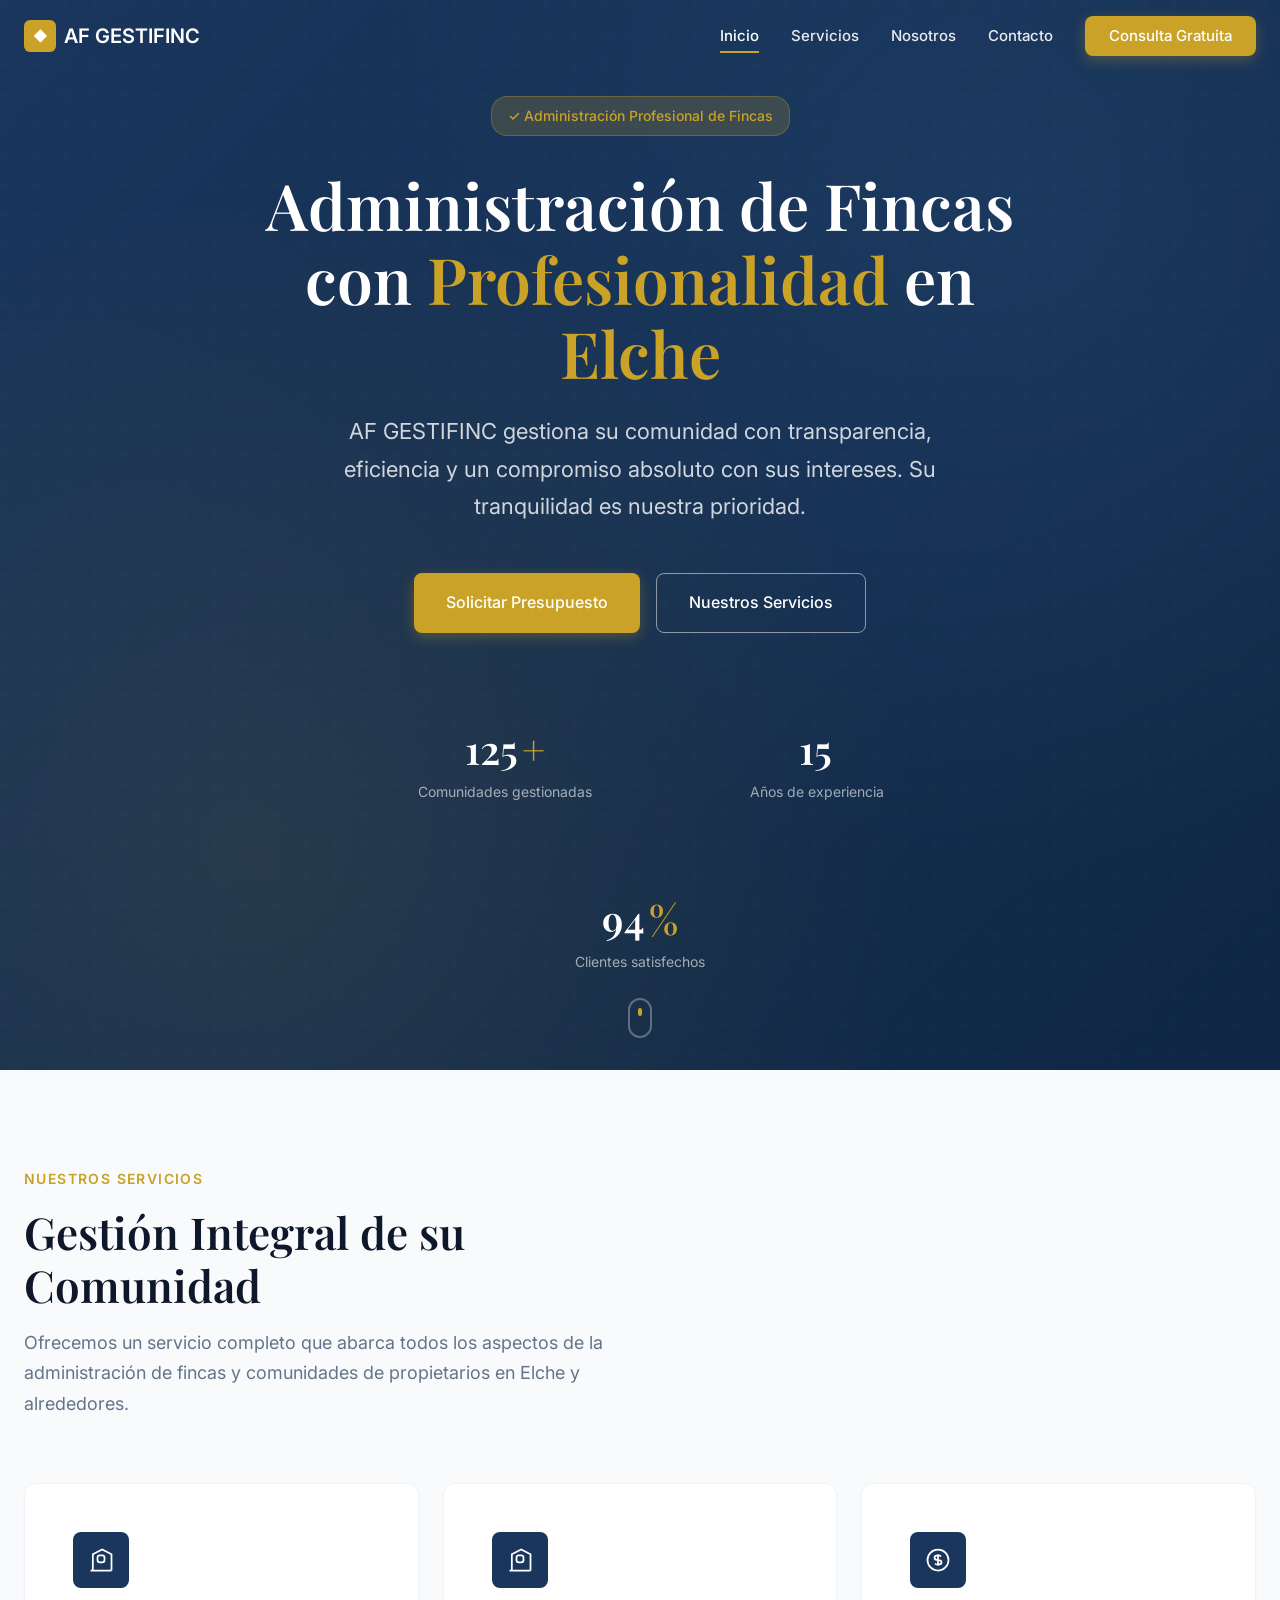
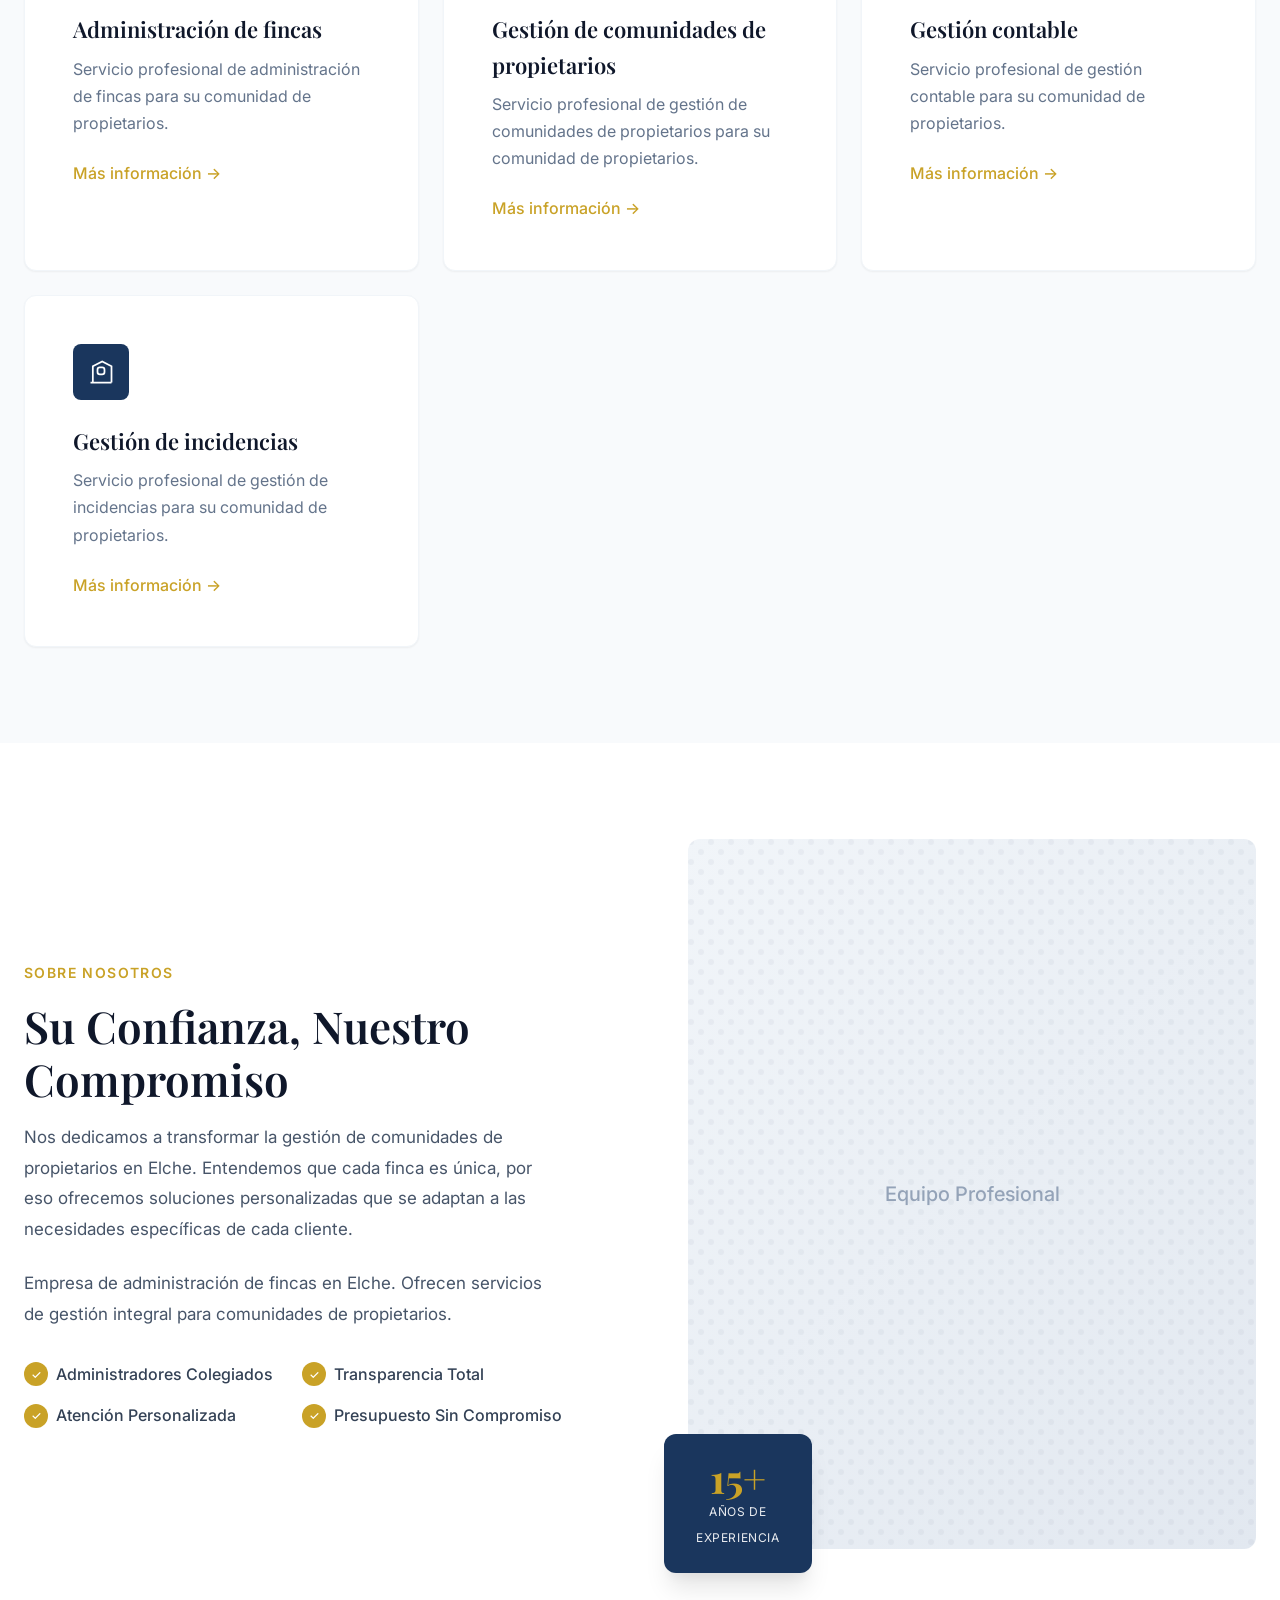
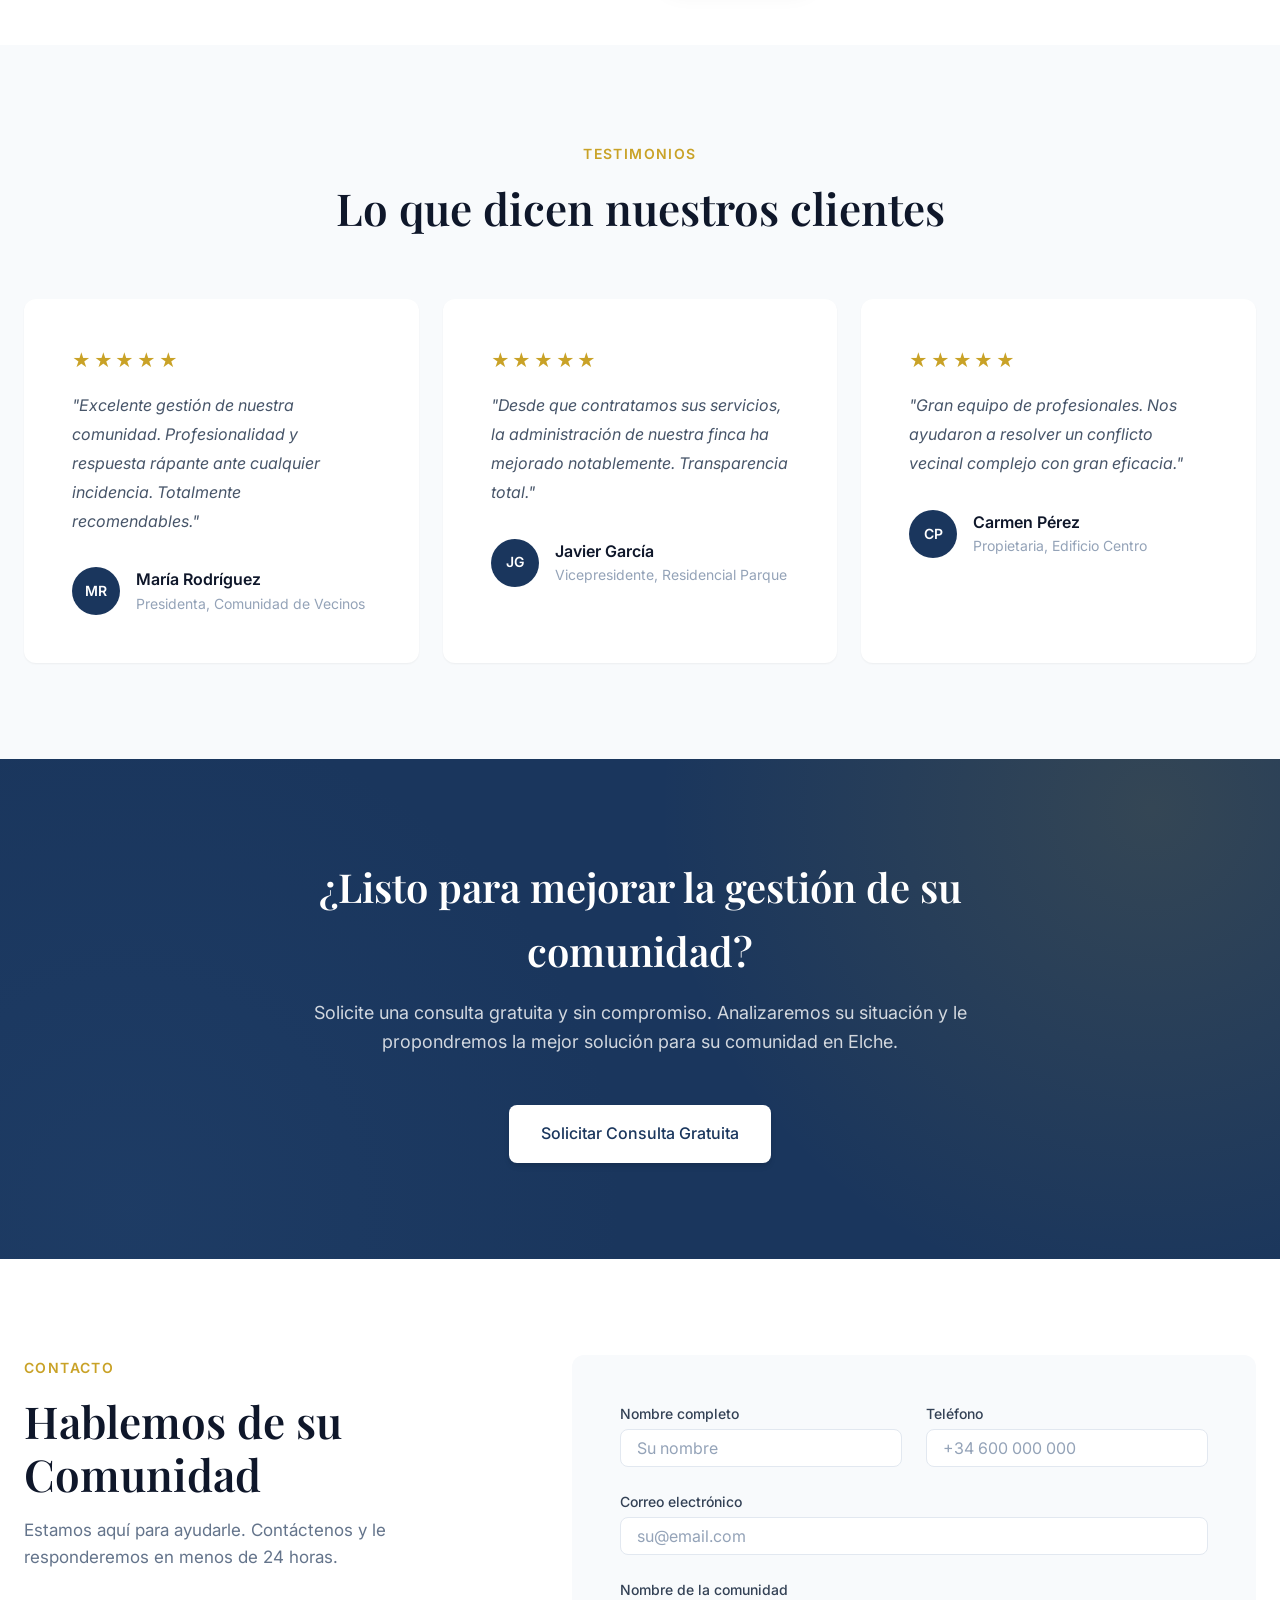
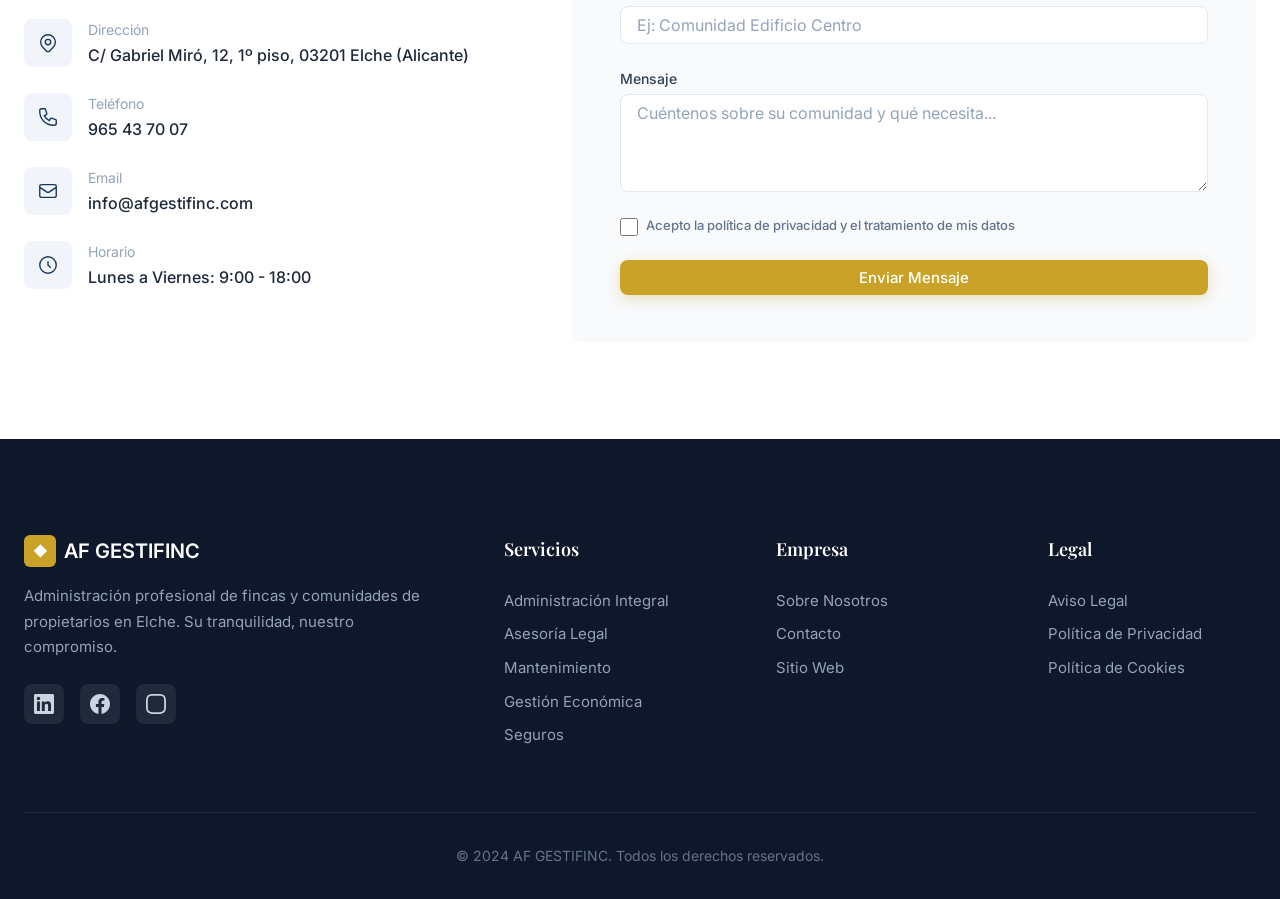
==== admin-1.html @ c60b13f4 "🚀 10 webs profesionales para administradores de fincas en Elche" ====
<!DOCTYPE html>
<html lang="es">
<head>
    <meta charset="UTF-8">
    <meta name="viewport" content="width=device-width, initial-scale=1.0">
    <title>AF GESTIFINC | Administración de Fincas en Elche</title>
    <meta name="description" content="AF GESTIFINC - Servicios profesionales de administración de fincas en Elche. Administración de fincas, Gestión de comunidades de propietarios, Gestión contable.">
    <link rel="stylesheet" href="css/styles.css">
    <link rel="preconnect" href="https://fonts.googleapis.com">
    <link rel="preconnect" href="https://fonts.gstatic.com" crossorigin>
    <link href="https://fonts.googleapis.com/css2?family=Playfair+Display:wght@400;500;600;700&family=Inter:wght@300;400;500;600&display=swap" rel="stylesheet">
</head>
<body>
    <!-- Navigation -->
    <nav class="navbar" id="navbar">
        <div class="container">
            <a href="#" class="logo">
                <span class="logo-icon">◆</span>
                <span class="logo-text">AF GESTIFINC</span>
            </a>
            <button class="nav-toggle" id="navToggle" aria-label="Abrir menú">
                <span></span>
                <span></span>
                <span></span>
            </button>
            <ul class="nav-menu" id="navMenu">
                <li><a href="#inicio" class="nav-link active">Inicio</a></li>
                <li><a href="#servicios" class="nav-link">Servicios</a></li>
                <li><a href="#nosotros" class="nav-link">Nosotros</a></li>
                <li><a href="#contacto" class="nav-link">Contacto</a></li>
                <li><a href="#contacto" class="btn btn-primary">Consulta Gratuita</a></li>
            </ul>
        </div>
    </nav>

    <!-- Hero Section -->
    <section class="hero" id="inicio">
        <div class="hero-bg"></div>
        <div class="hero-overlay"></div>
        <div class="container">
            <div class="hero-content">
                <span class="hero-badge">✓ Administración Profesional de Fincas</span>
                <h1 class="hero-title">Administración de Fincas con <span class="highlight">Profesionalidad</span> en <span class="highlight">Elche</span></h1>
                <p class="hero-description">AF GESTIFINC gestiona su comunidad con transparencia, eficiencia y un compromiso absoluto con sus intereses. Su tranquilidad es nuestra prioridad.</p>
                <div class="hero-buttons">
                    <a href="#contacto" class="btn btn-primary btn-lg">Solicitar Presupuesto</a>
                    <a href="#servicios" class="btn btn-outline btn-lg">Nuestros Servicios</a>
                </div>
                <div class="hero-stats">
                    <div class="stat">
                        <span class="stat-number" data-count="125">0</span>
                        <span class="stat-suffix">+</span>
                        <span class="stat-label">Comunidades gestionadas</span>
                    </div>
                    <div class="stat">
                        <span class="stat-number" data-count="15">0</span>
                        <span class="stat-suffix"></span>
                        <span class="stat-label">Años de experiencia</span>
                    </div>
                    <div class="stat">
                        <span class="stat-number" data-count="94">0</span>
                        <span class="stat-suffix">%</span>
                        <span class="stat-label">Clientes satisfechos</span>
                    </div>
                </div>
            </div>
        </div>
        <div class="scroll-indicator">
            <span></span>
        </div>
    </section>

    <!-- Services Section -->
    <section class="services" id="servicios">
        <div class="container">
            <div class="section-header">
                <span class="section-tag">Nuestros Servicios</span>
                <h2 class="section-title">Gestión Integral de su Comunidad</h2>
                <p class="section-description">Ofrecemos un servicio completo que abarca todos los aspectos de la administración de fincas y comunidades de propietarios en Elche y alrededores.</p>
            </div>
            <div class="services-grid">
                <div class="service-card">
                    <div class="service-icon">
                        <svg viewBox="0 0 24 24" fill="none" stroke="currentColor" stroke-width="1.5"><path d="M3 21h18M5 21V7l8-4 8 4v14M9 10a2 2 0 0 1 2-2h2a2 2 0 0 1 2 2v2a2 2 0 0 1-2 2h-2a2 2 0 0 1-2-2v-2z"/></svg>
                    </div>
                    <h3 class="service-title">Administración de fincas</h3>
                    <p class="service-description">Servicio profesional de administración de fincas para su comunidad de propietarios.</p>
                    <a href="#contacto" class="service-link">Más información →</a>
                </div>
                <div class="service-card">
                    <div class="service-icon">
                        <svg viewBox="0 0 24 24" fill="none" stroke="currentColor" stroke-width="1.5"><path d="M3 21h18M5 21V7l8-4 8 4v14M9 10a2 2 0 0 1 2-2h2a2 2 0 0 1 2 2v2a2 2 0 0 1-2 2h-2a2 2 0 0 1-2-2v-2z"/></svg>
                    </div>
                    <h3 class="service-title">Gestión de comunidades de propietarios</h3>
                    <p class="service-description">Servicio profesional de gestión de comunidades de propietarios para su comunidad de propietarios.</p>
                    <a href="#contacto" class="service-link">Más información →</a>
                </div>
                <div class="service-card">
                    <div class="service-icon">
                        <svg viewBox="0 0 24 24" fill="none" stroke="currentColor" stroke-width="1.5"><path d="M12 8c-1.657 0-3 .895-3 2s1.343 2 3 2 3 .895 3 2-1.343 2-3 2m0-8c1.11 0 2.08.402 2.599 1M12 8V7m0 1v8m0 0v1m0-1c-1.11 0-2.08-.402-2.599-1M21 12a9 9 0 1 1-18 0 9 9 0 0 1 18 0z"/></svg>
                    </div>
                    <h3 class="service-title">Gestión contable</h3>
                    <p class="service-description">Servicio profesional de gestión contable para su comunidad de propietarios.</p>
                    <a href="#contacto" class="service-link">Más información →</a>
                </div>
                <div class="service-card">
                    <div class="service-icon">
                        <svg viewBox="0 0 24 24" fill="none" stroke="currentColor" stroke-width="1.5"><path d="M3 21h18M5 21V7l8-4 8 4v14M9 10a2 2 0 0 1 2-2h2a2 2 0 0 1 2 2v2a2 2 0 0 1-2 2h-2a2 2 0 0 1-2-2v-2z"/></svg>
                    </div>
                    <h3 class="service-title">Gestión de incidencias</h3>
                    <p class="service-description">Servicio profesional de gestión de incidencias para su comunidad de propietarios.</p>
                    <a href="#contacto" class="service-link">Más información →</a>
                </div>
            </div>
        </div>
    </section>

    <!-- About Section -->
    <section class="about" id="nosotros">
        <div class="container">
            <div class="about-grid">
                <div class="about-content">
                    <span class="section-tag">Sobre Nosotros</span>
                    <h2 class="section-title">Su Confianza, Nuestro Compromiso</h2>
                    <p class="about-text">Nos dedicamos a transformar la gestión de comunidades de propietarios en Elche. Entendemos que cada finca es única, por eso ofrecemos soluciones personalizadas que se adaptan a las necesidades específicas de cada cliente.</p>
                    <p class="about-text">Empresa de administración de fincas en Elche. Ofrecen servicios de gestión integral para comunidades de propietarios.</p>
                    <div class="about-features">
                        <div class="feature">
                            <span class="feature-icon">✓</span>
                            <span>Administradores Colegiados</span>
                        </div>
                        <div class="feature">
                            <span class="feature-icon">✓</span>
                            <span>Transparencia Total</span>
                        </div>
                        <div class="feature">
                            <span class="feature-icon">✓</span>
                            <span>Atención Personalizada</span>
                        </div>
                        <div class="feature">
                            <span class="feature-icon">✓</span>
                            <span>Presupuesto Sin Compromiso</span>
                        </div>
                    </div>
                </div>
                <div class="about-image">
                    <div class="image-wrapper">
                        <div class="image-placeholder">
                            <span>Equipo Profesional</span>
                        </div>
                        <div class="experience-badge">
                            <span class="exp-number">15+</span>
                            <span class="exp-text">Años de<br>experiencia</span>
                        </div>
                    </div>
                </div>
            </div>
        </div>
    </section>

    <!-- Testimonials Section -->
    <section class="testimonials">
        <div class="container">
            <div class="section-header centered">
                <span class="section-tag">Testimonios</span>
                <h2 class="section-title">Lo que dicen nuestros clientes</h2>
            </div>
            <div class="testimonials-grid">
                <div class="testimonial-card">
                    <div class="testimonial-rating">★★★★★</div>
                    <p class="testimonial-text">"Excelente gestión de nuestra comunidad. Profesionalidad y respuesta rápante ante cualquier incidencia. Totalmente recomendables."</p>
                    <div class="testimonial-author">
                        <div class="author-avatar">MR</div>
                        <div class="author-info">
                            <span class="author-name">María Rodríguez</span>
                            <span class="author-role">Presidenta, Comunidad de Vecinos</span>
                        </div>
                    </div>
                </div>
                <div class="testimonial-card">
                    <div class="testimonial-rating">★★★★★</div>
                    <p class="testimonial-text">"Desde que contratamos sus servicios, la administración de nuestra finca ha mejorado notablemente. Transparencia total."</p>
                    <div class="testimonial-author">
                        <div class="author-avatar">JG</div>
                        <div class="author-info">
                            <span class="author-name">Javier García</span>
                            <span class="author-role">Vicepresidente, Residencial Parque</span>
                        </div>
                    </div>
                </div>
                <div class="testimonial-card">
                    <div class="testimonial-rating">★★★★★</div>
                    <p class="testimonial-text">"Gran equipo de profesionales. Nos ayudaron a resolver un conflicto vecinal complejo con gran eficacia."</p>
                    <div class="testimonial-author">
                        <div class="author-avatar">CP</div>
                        <div class="author-info">
                            <span class="author-name">Carmen Pérez</span>
                            <span class="author-role">Propietaria, Edificio Centro</span>
                        </div>
                    </div>
                </div>
            </div>
        </div>
    </section>

    <!-- CTA Section -->
    <section class="cta">
        <div class="container">
            <div class="cta-content">
                <h2 class="cta-title">¿Listo para mejorar la gestión de su comunidad?</h2>
                <p class="cta-description">Solicite una consulta gratuita y sin compromiso. Analizaremos su situación y le propondremos la mejor solución para su comunidad en Elche.</p>
                <a href="#contacto" class="btn btn-light btn-lg">Solicitar Consulta Gratuita</a>
            </div>
        </div>
    </section>

    <!-- Contact Section -->
    <section class="contact" id="contacto">
        <div class="container">
            <div class="contact-grid">
                <div class="contact-info">
                    <span class="section-tag">Contacto</span>
                    <h2 class="section-title">Hablemos de su Comunidad</h2>
                    <p class="contact-description">Estamos aquí para ayudarle. Contáctenos y le responderemos en menos de 24 horas.</p>
                    
                    <div class="contact-items">
                        <div class="contact-item">
                            <div class="contact-icon">
                                <svg viewBox="0 0 24 24" fill="none" stroke="currentColor" stroke-width="1.5">
                                    <path d="M17.657 16.657L13.414 20.9a1.998 1.998 0 0 1-2.827 0l-4.244-4.243a8 8 0 1 1 11.314 0z"/>
                                    <path d="M15 11a3 3 0 1 1-6 0 3 3 0 0 1 6 0z"/>
                                </svg>
                            </div>
                            <div class="contact-details">
                                <span class="contact-label">Dirección</span>
                                <span class="contact-value">C/ Gabriel Miró, 12, 1º piso, 03201 Elche (Alicante)</span>
                            </div>
                        </div>
                        <div class="contact-item">
                            <div class="contact-icon">
                                <svg viewBox="0 0 24 24" fill="none" stroke="currentColor" stroke-width="1.5">
                                    <path d="M3 5a2 2 0 0 1 2-2h3.28a1 1 0 0 1 .948.684l1.498 4.493a1 1 0 0 1-.502 1.21l-2.257 1.13a11.042 11.042 0 0 0 5.516 5.516l1.13-2.257a1 1 0 0 1 1.21-.502l4.493 1.498a1 1 0 0 1 .684.949V19a2 2 0 0 1-2 2h-1C9.716 21 3 14.284 3 6V5z"/>
                                </svg>
                            </div>
                            <div class="contact-details">
                                <span class="contact-label">Teléfono</span>
                                <span class="contact-value">965 43 70 07</span>
                            </div>
                        </div>
                        <div class="contact-item">
                            <div class="contact-icon">
                                <svg viewBox="0 0 24 24" fill="none" stroke="currentColor" stroke-width="1.5">
                                    <path d="M3 8l7.89 5.26a2 2 0 0 0 2.22 0L21 8M5 19h14a2 2 0 0 0 2-2V7a2 2 0 0 0-2-2H5a2 2 0 0 0-2 2v10a2 2 0 0 0 2 2z"/>
                                </svg>
                            </div>
                            <div class="contact-details">
                                <span class="contact-label">Email</span>
                                <span class="contact-value">info@afgestifinc.com</span>
                            </div>
                        </div>
                        <div class="contact-item">
                            <div class="contact-icon">
                                <svg viewBox="0 0 24 24" fill="none" stroke="currentColor" stroke-width="1.5">
                                    <path d="M12 8v4l3 3m6-3a9 9 0 1 1-18 0 9 9 0 0 1 18 0z"/>
                                </svg>
                            </div>
                            <div class="contact-details">
                                <span class="contact-label">Horario</span>
                                <span class="contact-value">Lunes a Viernes: 9:00 - 18:00</span>
                            </div>
                        </div>
                    </div>
                </div>
                <div class="contact-form-wrapper">
                    <form class="contact-form" id="contactForm">
                        <div class="form-row">
                            <div class="form-group">
                                <label for="name">Nombre completo</label>
                                <input type="text" id="name" name="name" required placeholder="Su nombre">
                            </div>
                            <div class="form-group">
                                <label for="phone">Teléfono</label>
                                <input type="tel" id="phone" name="phone" placeholder="+34 600 000 000">
                            </div>
                        </div>
                        <div class="form-group">
                            <label for="email">Correo electrónico</label>
                            <input type="email" id="email" name="email" required placeholder="su@email.com">
                        </div>
                        <div class="form-group">
                            <label for="community">Nombre de la comunidad</label>
                            <input type="text" id="community" name="community" placeholder="Ej: Comunidad Edificio Centro">
                        </div>
                        <div class="form-group">
                            <label for="message">Mensaje</label>
                            <textarea id="message" name="message" rows="4" placeholder="Cuéntenos sobre su comunidad y qué necesita..."></textarea>
                        </div>
                        <div class="form-group form-checkbox">
                            <input type="checkbox" id="privacy" name="privacy" required>
                            <label for="privacy">Acepto la política de privacidad y el tratamiento de mis datos</label>
                        </div>
                        <button type="submit" class="btn btn-primary btn-full">Enviar Mensaje</button>
                    </form>
                </div>
            </div>
        </div>
    </section>

    <!-- Footer -->
    <footer class="footer">
        <div class="container">
            <div class="footer-grid">
                <div class="footer-brand">
                    <a href="#" class="footer-logo">
                        <span class="logo-icon">◆</span>
                        <span class="logo-text">AF GESTIFINC</span>
                    </a>
                    <p class="footer-description">Administración profesional de fincas y comunidades de propietarios en Elche. Su tranquilidad, nuestro compromiso.</p>
                    <div class="footer-social">
                        <a href="#" class="social-link" aria-label="LinkedIn">
                            <svg viewBox="0 0 24 24" fill="currentColor">
                                <path d="M20.447 20.452h-3.554v-5.569c0-1.328-.027-3.037-1.852-3.037-1.853 0-2.136 1.445-2.136 2.939v5.667H9.351V9h3.414v1.561h.046c.477-.9 1.637-1.85 3.37-1.85 3.601 0 4.267 2.37 4.267 5.455v6.286zM5.337 7.433c-1.144 0-2.063-.926-2.063-2.065 0-1.138.92-2.063 2.063-2.063 1.14 0 2.064.925 2.064 2.063 0 1.139-.925 2.065-2.064 2.065zm1.782 13.019H3.555V9h3.564v11.452zM22.225 0H1.771C.792 0 0 .774 0 1.729v20.542C0 23.227.792 24 1.771 24h20.451C23.2 24 24 23.227 24 22.271V1.729C24 .774 23.2 0 22.222 0h.003z"/>
                            </svg>
                        </a>
                        <a href="#" class="social-link" aria-label="Facebook">
                            <svg viewBox="0 0 24 24" fill="currentColor">
                                <path d="M24 12.073c0-6.627-5.373-12-12-12s-12 5.373-12 12c0 5.99 4.388 10.954 10.125 11.854v-8.385H7.078v-3.47h3.047V9.43c0-3.007 1.792-4.669 4.533-4.669 1.312 0 2.686.235 2.686.235v2.953H15.83c-1.491 0-1.956.925-1.956 1.874v2.25h3.328l-.532 3.47h-2.796v8.385C19.612 23.027 24 18.062 24 12.073z"/>
                            </svg>
                        </a>
                        <a href="#" class="social-link" aria-label="Instagram">
                            <svg viewBox="0 0 24 24" fill="currentColor">
                                <path d="M12 2.163c3.204 0 3.584.012 4.85.07 3.252.148 4.771 1.691 4.919 4.919.058 1.265.069 1.645.069 4.849 0 3.205-.012 3.584-.069 4.849-.149 3.225-1.664 4.771-4.919 4.919-1.266.058-1.644.07-4.85.07-3.204 0-3.584-.012-4.849-.07-3.26-.149-4.771-1.699-4.919-4.92-.058-1.265-.07-1.644-.07-4.849 0-3.204.013-3.583.07-4.849.149-3.227 1.664-4.771 4.919-4.919 1.266-.057 1.645-.069 4.849-.069zm0-2.163c-3.259 0-3.667.014-4.947.072-4.358.2-6.78 2.618-6.98 6.98-.059 1.281-.073 1.689-.073 4.948 0 3.259.014 3.668.072 4.948.2 4.358 2.618 6.78 6.98 6.98 1.281.058 1.689.072 4.948.072 3.259 0 3.668-.014 4.948-.072 4.354-.2 6.782-2.618 6.979-6.98.059-1.28.073-1.689.073-4.948 0-3.259-.014-3.667-.072-4.947-.196-4.354-2.617-6.78-6.979-6.98-1.281-.059-1.69-.073-4.949-.073z"/>
                            </svg>
                        </a>
                    </div>
                </div>
                <div class="footer-links">
                    <h4 class="footer-title">Servicios</h4>
                    <ul>
                        <li><a href="#servicios">Administración Integral</a></li>
                        <li><a href="#servicios">Asesoría Legal</a></li>
                        <li><a href="#servicios">Mantenimiento</a></li>
                        <li><a href="#servicios">Gestión Económica</a></li>
                        <li><a href="#servicios">Seguros</a></li>
                    </ul>
                </div>
                <div class="footer-links">
                    <h4 class="footer-title">Empresa</h4>
                    <ul>
                        <li><a href="#nosotros">Sobre Nosotros</a></li>
                        <li><a href="#contacto">Contacto</a></li>
                        <li><a href="https://afgestifinc.com" target="_blank">Sitio Web</a></li>
                    </ul>
                </div>
                <div class="footer-links">
                    <h4 class="footer-title">Legal</h4>
                    <ul>
                        <li><a href="#">Aviso Legal</a></li>
                        <li><a href="#">Política de Privacidad</a></li>
                        <li><a href="#">Política de Cookies</a></li>
                    </ul>
                </div>
            </div>
            <div class="footer-bottom">
                <p>&copy; 2024 AF GESTIFINC. Todos los derechos reservados.</p>
            </div>
        </div>
    </footer>

    <script src="js/main.js"></script>
</body>
</html>
---- css/styles.css ----
/* ============================================
   AdminFincas Pro - Professional Styles
   Modern, Elegant & Responsive Design
   ============================================ */

/* CSS Custom Properties */
:root {
    /* Colors */
    --color-primary: #1a365d;
    --color-primary-dark: #0f2744;
    --color-primary-light: #2c5282;
    --color-accent: #c9a227;
    --color-accent-dark: #a88520;
    --color-white: #ffffff;
    --color-gray-50: #f8fafc;
    --color-gray-100: #f1f5f9;
    --color-gray-200: #e2e8f0;
    --color-gray-300: #cbd5e1;
    --color-gray-400: #94a3b8;
    --color-gray-500: #64748b;
    --color-gray-600: #475569;
    --color-gray-700: #334155;
    --color-gray-800: #1e293b;
    --color-gray-900: #0f172a;
    
    /* Typography */
    --font-display: 'Playfair Display', Georgia, serif;
    --font-body: 'Inter', -apple-system, BlinkMacSystemFont, sans-serif;
    
    /* Spacing */
    --space-xs: 0.25rem;
    --space-sm: 0.5rem;
    --space-md: 1rem;
    --space-lg: 1.5rem;
    --space-xl: 2rem;
    --space-2xl: 3rem;
    --space-3xl: 4rem;
    --space-4xl: 6rem;
    
    /* Shadows */
    --shadow-sm: 0 1px 2px 0 rgba(0, 0, 0, 0.05);
    --shadow-md: 0 4px 6px -1px rgba(0, 0, 0, 0.1), 0 2px 4px -1px rgba(0, 0, 0, 0.06);
    --shadow-lg: 0 10px 15px -3px rgba(0, 0, 0, 0.1), 0 4px 6px -2px rgba(0, 0, 0, 0.05);
    --shadow-xl: 0 20px 25px -5px rgba(0, 0, 0, 0.1), 0 10px 10px -5px rgba(0, 0, 0, 0.04);
    
    /* Transitions */
    --transition-fast: 150ms ease;
    --transition-base: 250ms ease;
    --transition-slow: 350ms ease;
    
    /* Border Radius */
    --radius-sm: 0.375rem;
    --radius-md: 0.5rem;
    --radius-lg: 0.75rem;
    --radius-xl: 1rem;
}

/* Reset & Base */
*, *::before, *::after {
    box-sizing: border-box;
    margin: 0;
    padding: 0;
}

html {
    scroll-behavior: smooth;
    font-size: 16px;
}

body {
    font-family: var(--font-body);
    font-size: 1rem;
    line-height: 1.6;
    color: var(--color-gray-700);
    background-color: var(--color-white);
    -webkit-font-smoothing: antialiased;
    -moz-osx-font-smoothing: grayscale;
}

img {
    max-width: 100%;
    height: auto;
    display: block;
}

a {
    color: inherit;
    text-decoration: none;
    transition: color var(--transition-fast);
}

ul {
    list-style: none;
}

button {
    font-family: inherit;
    cursor: pointer;
    border: none;
    background: none;
}

input, textarea {
    font-family: inherit;
    font-size: inherit;
}

/* Container */
.container {
    width: 100%;
    max-width: 1280px;
    margin: 0 auto;
    padding: 0 var(--space-lg);
}

/* ============================================
   Navigation
   ============================================ */
.navbar {
    position: fixed;
    top: 0;
    left: 0;
    right: 0;
    z-index: 1000;
    padding: var(--space-md) 0;
    transition: all var(--transition-base);
    background: transparent;
}

.navbar.scrolled {
    background: rgba(255, 255, 255, 0.95);
    backdrop-filter: blur(10px);
    box-shadow: var(--shadow-sm);
    padding: var(--space-sm) 0;
}

.navbar .container {
    display: flex;
    align-items: center;
    justify-content: space-between;
}

.logo {
    display: flex;
    align-items: center;
    gap: var(--space-sm);
    font-weight: 600;
    font-size: 1.25rem;
    color: var(--color-white);
}

.navbar.scrolled .logo {
    color: var(--color-primary);
}

.logo-icon {
    display: flex;
    align-items: center;
    justify-content: center;
    width: 2rem;
    height: 2rem;
    background: var(--color-accent);
    color: var(--color-white);
    border-radius: var(--radius-sm);
    font-size: 0.875rem;
}

.logo-pro {
    color: var(--color-accent);
    font-weight: 400;
}

.navbar.scrolled .logo-pro {
    color: var(--color-accent);
}

.nav-menu {
    display: flex;
    align-items: center;
    gap: var(--space-xl);
}

.nav-link {
    color: rgba(255, 255, 255, 0.9);
    font-size: 0.9375rem;
    font-weight: 500;
    padding: var(--space-sm) 0;
    position: relative;
    transition: color var(--transition-fast);
}

.navbar.scrolled .nav-link {
    color: var(--color-gray-600);
}

.nav-link::after {
    content: '';
    position: absolute;
    bottom: 0;
    left: 0;
    width: 0;
    height: 2px;
    background: var(--color-accent);
    transition: width var(--transition-base);
}

.nav-link:hover,
.nav-link.active {
    color: var(--color-white);
}

.navbar.scrolled .nav-link:hover,
.navbar.scrolled .nav-link.active {
    color: var(--color-primary);
}

.nav-link:hover::after,
.nav-link.active::after {
    width: 100%;
}

/* Mobile Navigation Toggle */
.nav-toggle {
    display: none;
    flex-direction: column;
    gap: 5px;
    padding: var(--space-sm);
    z-index: 1001;
}

.nav-toggle span {
    display: block;
    width: 24px;
    height: 2px;
    background: var(--color-white);
    transition: all var(--transition-fast);
}

.navbar.scrolled .nav-toggle span {
    background: var(--color-primary);
}

.nav-toggle.active span:nth-child(1) {
    transform: rotate(45deg) translate(5px, 5px);
}

.nav-toggle.active span:nth-child(2) {
    opacity: 0;
}

.nav-toggle.active span:nth-child(3) {
    transform: rotate(-45deg) translate(5px, -5px);
}

/* ============================================
   Buttons
   ============================================ */
.btn {
    display: inline-flex;
    align-items: center;
    justify-content: center;
    padding: var(--space-sm) var(--space-lg);
    font-size: 0.9375rem;
    font-weight: 500;
    border-radius: var(--radius-md);
    transition: all var(--transition-base);
    white-space: nowrap;
}

.btn-primary {
    background: var(--color-accent);
    color: var(--color-white);
    box-shadow: 0 4px 14px rgba(201, 162, 39, 0.3);
}

.btn-primary:hover {
    background: var(--color-accent-dark);
    transform: translateY(-2px);
    box-shadow: 0 6px 20px rgba(201, 162, 39, 0.4);
}

.btn-outline {
    background: transparent;
    color: var(--color-white);
    border: 1.5px solid rgba(255, 255, 255, 0.5);
}

.btn-outline:hover {
    background: var(--color-white);
    color: var(--color-primary);
    border-color: var(--color-white);
}

.btn-light {
    background: var(--color-white);
    color: var(--color-primary);
    box-shadow: var(--shadow-md);
}

.btn-light:hover {
    transform: translateY(-2px);
    box-shadow: var(--shadow-lg);
}

.btn-lg {
    padding: var(--space-md) var(--space-xl);
    font-size: 1rem;
}

.btn-full {
    width: 100%;
}

/* ============================================
   Hero Section
   ============================================ */
.hero {
    position: relative;
    min-height: 100vh;
    display: flex;
    align-items: center;
    padding: var(--space-4xl) 0;
    background: linear-gradient(135deg, var(--color-primary) 0%, var(--color-primary-dark) 100%);
    overflow: hidden;
}

.hero-bg {
    position: absolute;
    inset: 0;
    background: 
        radial-gradient(circle at 20% 80%, rgba(201, 162, 39, 0.1) 0%, transparent 50%),
        radial-gradient(circle at 80% 20%, rgba(44, 82, 130, 0.3) 0%, transparent 50%);
}

.hero-overlay {
    position: absolute;
    inset: 0;
    background: url("data:image/svg+xml,%3Csvg width='60' height='60' viewBox='0 0 60 60' xmlns='http://www.w3.org/2000/svg'%3E%3Cg fill='none' fill-rule='evenodd'%3E%3Cg fill='%23ffffff' fill-opacity='0.02'%3E%3Cpath d='M36 34v-4h-2v4h-4v2h4v4h2v-4h4v-2h-4zm0-30V0h-2v4h-4v2h4v4h2V6h4V4h-4zM6 34v-4H4v4H0v2h4v4h2v-4h4v-2H6zM6 4V0H4v4H0v2h4v4h2V6h4V4H6z'/%3E%3C/g%3E%3C/g%3E%3C/svg%3E");
    opacity: 0.5;
}

.hero .container {
    position: relative;
    z-index: 1;
}

.hero-content {
    max-width: 800px;
    margin: 0 auto;
    text-align: center;
}

.hero-badge {
    display: inline-flex;
    align-items: center;
    gap: var(--space-sm);
    padding: var(--space-sm) var(--space-md);
    background: rgba(201, 162, 39, 0.2);
    color: var(--color-accent);
    font-size: 0.875rem;
    font-weight: 500;
    border-radius: var(--radius-xl);
    margin-bottom: var(--space-xl);
    border: 1px solid rgba(201, 162, 39, 0.3);
}

.hero-title {
    font-family: var(--font-display);
    font-size: clamp(2.5rem, 6vw, 4rem);
    font-weight: 600;
    line-height: 1.15;
    color: var(--color-white);
    margin-bottom: var(--space-lg);
}

.hero-title .highlight {
    color: var(--color-accent);
    position: relative;
}

.hero-description {
    font-size: clamp(1.125rem, 2.5vw, 1.375rem);
    color: rgba(255, 255, 255, 0.8);
    line-height: 1.7;
    margin-bottom: var(--space-2xl);
    max-width: 600px;
    margin-left: auto;
    margin-right: auto;
}

.hero-buttons {
    display: flex;
    flex-wrap: wrap;
    gap: var(--space-md);
    justify-content: center;
    margin-bottom: var(--space-4xl);
}

/* Hero Stats */
.hero-stats {
    display: flex;
    justify-content: center;
    gap: var(--space-4xl);
    flex-wrap: wrap;
}

.stat {
    display: flex;
    flex-wrap: wrap;
    align-items: baseline;
    justify-content: center;
    gap: 0.25rem;
}

.stat-number,
.stat-suffix {
    font-family: var(--font-display);
    font-size: 2.5rem;
    font-weight: 600;
    color: var(--color-white);
    line-height: 1;
}

.stat-suffix {
    color: var(--color-accent);
}

.stat-label {
    width: 100%;
    font-size: 0.875rem;
    color: rgba(255, 255, 255, 0.6);
    margin-top: var(--space-sm);
}

/* Scroll Indicator */
.scroll-indicator {
    position: absolute;
    bottom: var(--space-xl);
    left: 50%;
    transform: translateX(-50%);
}

.scroll-indicator span {
    display: block;
    width: 24px;
    height: 40px;
    border: 2px solid rgba(255, 255, 255, 0.3);
    border-radius: 12px;
    position: relative;
}

.scroll-indicator span::before {
    content: '';
    position: absolute;
    top: 8px;
    left: 50%;
    transform: translateX(-50%);
    width: 4px;
    height: 8px;
    background: var(--color-accent);
    border-radius: 2px;
    animation: scroll 2s infinite;
}

@keyframes scroll {
    0% { opacity: 1; top: 8px; }
    100% { opacity: 0; top: 24px; }
}

/* ============================================
   Section Styles
   ============================================ */
.section-header {
    max-width: 640px;
    margin-bottom: var(--space-3xl);
}

.section-header.centered {
    text-align: center;
    margin-left: auto;
    margin-right: auto;
}

.section-tag {
    display: inline-block;
    font-size: 0.875rem;
    font-weight: 600;
    color: var(--color-accent);
    text-transform: uppercase;
    letter-spacing: 0.1em;
    margin-bottom: var(--space-md);
}

.section-title {
    font-family: var(--font-display);
    font-size: clamp(2rem, 4vw, 2.75rem);
    font-weight: 600;
    color: var(--color-gray-900);
    line-height: 1.2;
    margin-bottom: var(--space-md);
}

.section-description {
    font-size: 1.125rem;
    color: var(--color-gray-500);
    line-height: 1.7;
}

/* ============================================
   Services Section
   ============================================ */
.services {
    padding: var(--space-4xl) 0;
    background: var(--color-gray-50);
}

.services-grid {
    display: grid;
    grid-template-columns: repeat(auto-fit, minmax(320px, 1fr));
    gap: var(--space-lg);
}

.service-card {
    background: var(--color-white);
    padding: var(--space-2xl);
    border-radius: var(--radius-lg);
    box-shadow: var(--shadow-sm);
    transition: all var(--transition-base);
    border: 1px solid var(--color-gray-100);
}

.service-card:hover {
    transform: translateY(-4px);
    box-shadow: var(--shadow-xl);
    border-color: var(--color-gray-200);
}

.service-icon {
    width: 56px;
    height: 56px;
    display: flex;
    align-items: center;
    justify-content: center;
    background: var(--color-primary);
    color: var(--color-white);
    border-radius: var(--radius-md);
    margin-bottom: var(--space-lg);
}

.service-icon svg {
    width: 28px;
    height: 28px;
}

.service-title {
    font-family: var(--font-display);
    font-size: 1.375rem;
    font-weight: 600;
    color: var(--color-gray-900);
    margin-bottom: var(--space-sm);
}

.service-description {
    color: var(--color-gray-500);
    line-height: 1.7;
    margin-bottom: var(--space-lg);
}

.service-link {
    font-weight: 500;
    color: var(--color-accent);
    transition: color var(--transition-fast);
}

.service-link:hover {
    color: var(--color-accent-dark);
}

/* ============================================
   About Section
   ============================================ */
.about {
    padding: var(--space-4xl) 0;
    background: var(--color-white);
}

.about-grid {
    display: grid;
    grid-template-columns: 1fr 1fr;
    gap: var(--space-4xl);
    align-items: center;
}

.about-content {
    max-width: 540px;
}

.about-text {
    font-size: 1.0625rem;
    color: var(--color-gray-600);
    line-height: 1.8;
    margin-bottom: var(--space-lg);
}

.about-features {
    display: grid;
    grid-template-columns: 1fr 1fr;
    gap: var(--space-md);
    margin-top: var(--space-xl);
}

.feature {
    display: flex;
    align-items: center;
    gap: var(--space-sm);
    font-weight: 500;
    color: var(--color-gray-700);
}

.feature-icon {
    display: flex;
    align-items: center;
    justify-content: center;
    width: 24px;
    height: 24px;
    background: var(--color-accent);
    color: var(--color-white);
    border-radius: 50%;
    font-size: 0.75rem;
    flex-shrink: 0;
}

.about-image {
    position: relative;
}

.image-wrapper {
    position: relative;
}

.image-placeholder {
    aspect-ratio: 4/5;
    background: linear-gradient(135deg, var(--color-gray-100) 0%, var(--color-gray-200) 100%);
    border-radius: var(--radius-lg);
    display: flex;
    align-items: center;
    justify-content: center;
    color: var(--color-gray-400);
    font-size: 1.25rem;
    font-weight: 500;
    position: relative;
    overflow: hidden;
}

.image-placeholder::before {
    content: '';
    position: absolute;
    inset: 0;
    background: url("data:image/svg+xml,%3Csvg width='20' height='20' viewBox='0 0 20 20' xmlns='http://www.w3.org/2000/svg'%3E%3Cg fill='%2394a3b8' fill-opacity='0.1' fill-rule='evenodd'%3E%3Ccircle cx='3' cy='3' r='3'/%3E%3Ccircle cx='13' cy='13' r='3'/%3E%3C/g%3E%3C/svg%3E");
}

.experience-badge {
    position: absolute;
    bottom: -24px;
    left: -24px;
    background: var(--color-primary);
    color: var(--color-white);
    padding: var(--space-lg) var(--space-xl);
    border-radius: var(--radius-lg);
    box-shadow: var(--shadow-xl);
    text-align: center;
}

.exp-number {
    display: block;
    font-family: var(--font-display);
    font-size: 2.5rem;
    font-weight: 700;
    line-height: 1;
    color: var(--color-accent);
}

.exp-text {
    font-size: 0.75rem;
    text-transform: uppercase;
    letter-spacing: 0.05em;
    opacity: 0.9;
}

/* ============================================
   Testimonials Section
   ============================================ */
.testimonials {
    padding: var(--space-4xl) 0;
    background: var(--color-gray-50);
}

.testimonials-grid {
    display: grid;
    grid-template-columns: repeat(auto-fit, minmax(340px, 1fr));
    gap: var(--space-lg);
}

.testimonial-card {
    background: var(--color-white);
    padding: var(--space-2xl);
    border-radius: var(--radius-lg);
    box-shadow: var(--shadow-sm);
    transition: box-shadow var(--transition-base);
}

.testimonial-card:hover {
    box-shadow: var(--shadow-lg);
}

.testimonial-rating {
    color: var(--color-accent);
    font-size: 1.125rem;
    letter-spacing: 0.15em;
    margin-bottom: var(--space-md);
}

.testimonial-text {
    font-size: 1rem;
    color: var(--color-gray-600);
    line-height: 1.8;
    margin-bottom: var(--space-xl);
    font-style: italic;
}

.testimonial-author {
    display: flex;
    align-items: center;
    gap: var(--space-md);
}

.author-avatar {
    width: 48px;
    height: 48px;
    background: var(--color-primary);
    color: var(--color-white);
    border-radius: 50%;
    display: flex;
    align-items: center;
    justify-content: center;
    font-weight: 600;
    font-size: 0.875rem;
}

.author-info {
    display: flex;
    flex-direction: column;
}

.author-name {
    font-weight: 600;
    color: var(--color-gray-900);
}

.author-role {
    font-size: 0.875rem;
    color: var(--color-gray-400);
}

/* ============================================
   CTA Section
   ============================================ */
.cta {
    padding: var(--space-4xl) 0;
    background: var(--color-primary);
    position: relative;
    overflow: hidden;
}

.cta::before {
    content: '';
    position: absolute;
    inset: 0;
    background: 
        radial-gradient(circle at 90% 10%, rgba(201, 162, 39, 0.15) 0%, transparent 40%),
        radial-gradient(circle at 10% 90%, rgba(44, 82, 130, 0.2) 0%, transparent 40%);
}

.cta-content {
    position: relative;
    text-align: center;
    max-width: 700px;
    margin: 0 auto;
}

.cta-title {
    font-family: var(--font-display);
    font-size: clamp(1.75rem, 4vw, 2.5rem);
    font-weight: 600;
    color: var(--color-white);
    margin-bottom: var(--space-md);
}

.cta-description {
    font-size: 1.125rem;
    color: rgba(255, 255, 255, 0.8);
    margin-bottom: var(--space-2xl);
}

/* ============================================
   Contact Section
   ============================================ */
.contact {
    padding: var(--space-4xl) 0;
    background: var(--color-white);
}

.contact-grid {
    display: grid;
    grid-template-columns: 1fr 1.2fr;
    gap: var(--space-4xl);
    align-items: start;
}

.contact-description {
    font-size: 1.0625rem;
    color: var(--color-gray-500);
    margin-bottom: var(--space-2xl);
}

.contact-items {
    display: flex;
    flex-direction: column;
    gap: var(--space-lg);
}

.contact-item {
    display: flex;
    align-items: flex-start;
    gap: var(--space-md);
}

.contact-icon {
    width: 48px;
    height: 48px;
    background: var(--color-gray-100);
    border-radius: var(--radius-md);
    display: flex;
    align-items: center;
    justify-content: center;
    color: var(--color-primary);
    flex-shrink: 0;
}

.contact-icon svg {
    width: 22px;
    height: 22px;
}

.contact-details {
    display: flex;
    flex-direction: column;
}

.contact-label {
    font-size: 0.875rem;
    color: var(--color-gray-400);
    margin-bottom: 2px;
}

.contact-value {
    font-weight: 500;
    color: var(--color-gray-800);
}

/* Contact Form */
.contact-form-wrapper {
    background: var(--color-gray-50);
    padding: var(--space-2xl);
    border-radius: var(--radius-lg);
}

.contact-form {
    display: flex;
    flex-direction: column;
    gap: var(--space-lg);
}

.form-row {
    display: grid;
    grid-template-columns: 1fr 1fr;
    gap: var(--space-lg);
}

.form-group {
    display: flex;
    flex-direction: column;
    gap: var(--space-xs);
}

.form-group label {
    font-size: 0.875rem;
    font-weight: 500;
    color: var(--color-gray-700);
}

.form-group input,
.form-group textarea {
    padding: var(--space-sm) var(--space-md);
    border: 1px solid var(--color-gray-200);
    border-radius: var(--radius-md);
    background: var(--color-white);
    color: var(--color-gray-800);
    transition: border-color var(--transition-fast), box-shadow var(--transition-fast);
}

.form-group input:focus,
.form-group textarea:focus {
    outline: none;
    border-color: var(--color-accent);
    box-shadow: 0 0 0 3px rgba(201, 162, 39, 0.1);
}

.form-group input::placeholder,
.form-group textarea::placeholder {
    color: var(--color-gray-400);
}

.form-checkbox {
    flex-direction: row;
    align-items: flex-start;
    gap: var(--space-sm);
}

.form-checkbox input[type="checkbox"] {
    width: 18px;
    height: 18px;
    margin-top: 2px;
    accent-color: var(--color-accent);
}

.form-checkbox label {
    font-size: 0.8125rem;
    color: var(--color-gray-500);
    line-height: 1.5;
}

/* ============================================
   Footer
   ============================================ */
.footer {
    background: var(--color-gray-900);
    color: var(--color-gray-300);
    padding: var(--space-4xl) 0 var(--space-xl);
}

.footer-grid {
    display: grid;
    grid-template-columns: 2fr 1fr 1fr 1fr;
    gap: var(--space-3xl);
    margin-bottom: var(--space-3xl);
}

.footer-logo {
    display: flex;
    align-items: center;
    gap: var(--space-sm);
    font-weight: 600;
    font-size: 1.25rem;
    color: var(--color-white);
    margin-bottom: var(--space-md);
}

.footer-description {
    font-size: 0.9375rem;
    line-height: 1.7;
    color: var(--color-gray-400);
    margin-bottom: var(--space-lg);
}

.footer-social {
    display: flex;
    gap: var(--space-md);
}

.social-link {
    width: 40px;
    height: 40px;
    background: var(--color-gray-800);
    border-radius: var(--radius-md);
    display: flex;
    align-items: center;
    justify-content: center;
    color: var(--color-gray-300);
    transition: all var(--transition-fast);
}

.social-link:hover {
    background: var(--color-accent);
    color: var(--color-white);
}

.social-link svg {
    width: 20px;
    height: 20px;
}

.footer-title {
    font-family: var(--font-display);
    font-size: 1.125rem;
    font-weight: 600;
    color: var(--color-white);
    margin-bottom: var(--space-lg);
}

.footer-links ul {
    display: flex;
    flex-direction: column;
    gap: var(--space-sm);
}

.footer-links a {
    color: var(--color-gray-400);
    font-size: 0.9375rem;
    transition: color var(--transition-fast);
}

.footer-links a:hover {
    color: var(--color-white);
}

.footer-bottom {
    padding-top: var(--space-xl);
    border-top: 1px solid var(--color-gray-800);
    text-align: center;
    font-size: 0.875rem;
    color: var(--color-gray-500);
}

/* ============================================
   Responsive Design
   ============================================ */
@media (max-width: 1024px) {
    .about-grid {
        gap: var(--space-3xl);
    }
    
    .contact-grid {
        gap: var(--space-3xl);
    }
    
    .footer-grid {
        grid-template-columns: 1fr 1fr;
    }
}

@media (max-width: 768px) {
    /* Navigation */
    .nav-toggle {
        display: flex;
    }
    
    .nav-menu {
        position: fixed;
        top: 0;
        right: -100%;
        width: 80%;
        max-width: 320px;
        height: 100vh;
        background: var(--color-white);
        flex-direction: column;
        align-items: stretch;
        padding: var(--space-4xl) var(--space-xl);
        gap: 0;
        transition: right var(--transition-base);
        box-shadow: var(--shadow-xl);
    }
    
    .nav-menu.active {
        right: 0;
    }
    
    .nav-menu .btn {
        margin-top: var(--space-md);
    }
    
    .nav-link {
        color: var(--color-gray-700);
        padding: var(--space-md) 0;
        border-bottom: 1px solid var(--color-gray-100);
    }
    
    .nav-link::after {
        display: none;
    }
    
    /* Hero */
    .hero-stats {
        gap: var(--space-2xl);
    }
    
    .stat-number,
    .stat-suffix {
        font-size: 2rem;
    }
    
    /* About */
    .about-grid {
        grid-template-columns: 1fr;
    }
    
    .about-content {
        max-width: 100%;
    }
    
    .about-image {
        order: -1;
    }
    
    .experience-badge {
        left: var(--space-md);
        bottom: -16px;
    }
    
    /* Contact */
    .contact-grid {
        grid-template-columns: 1fr;
    }
    
    /* Footer */
    .footer-grid {
        grid-template-columns: 1fr;
        gap: var(--space-2xl);
    }
}

@media (max-width: 480px) {
    :root {
        --space-4xl: 4rem;
    }
    
    .form-row {
        grid-template-columns: 1fr;
    }
    
    .about-features {
        grid-template-columns: 1fr;
    }
    
    .hero-buttons {
        flex-direction: column;
        align-items: stretch;
    }
    
    .btn-lg {
        width: 100%;
    }
}

/* ============================================
   Utilities
   ============================================ */
.sr-only {
    position: absolute;
    width: 1px;
    height: 1px;
    padding: 0;
    margin: -1px;
    overflow: hidden;
    clip: rect(0, 0, 0, 0);
    white-space: nowrap;
    border: 0;
}

/* Smooth reveal animation */
.reveal {
    opacity: 0;
    transform: translateY(30px);
    transition: opacity 0.6s ease, transform 0.6s ease;
}

.reveal.active {
    opacity: 1;
    transform: translateY(0);
}
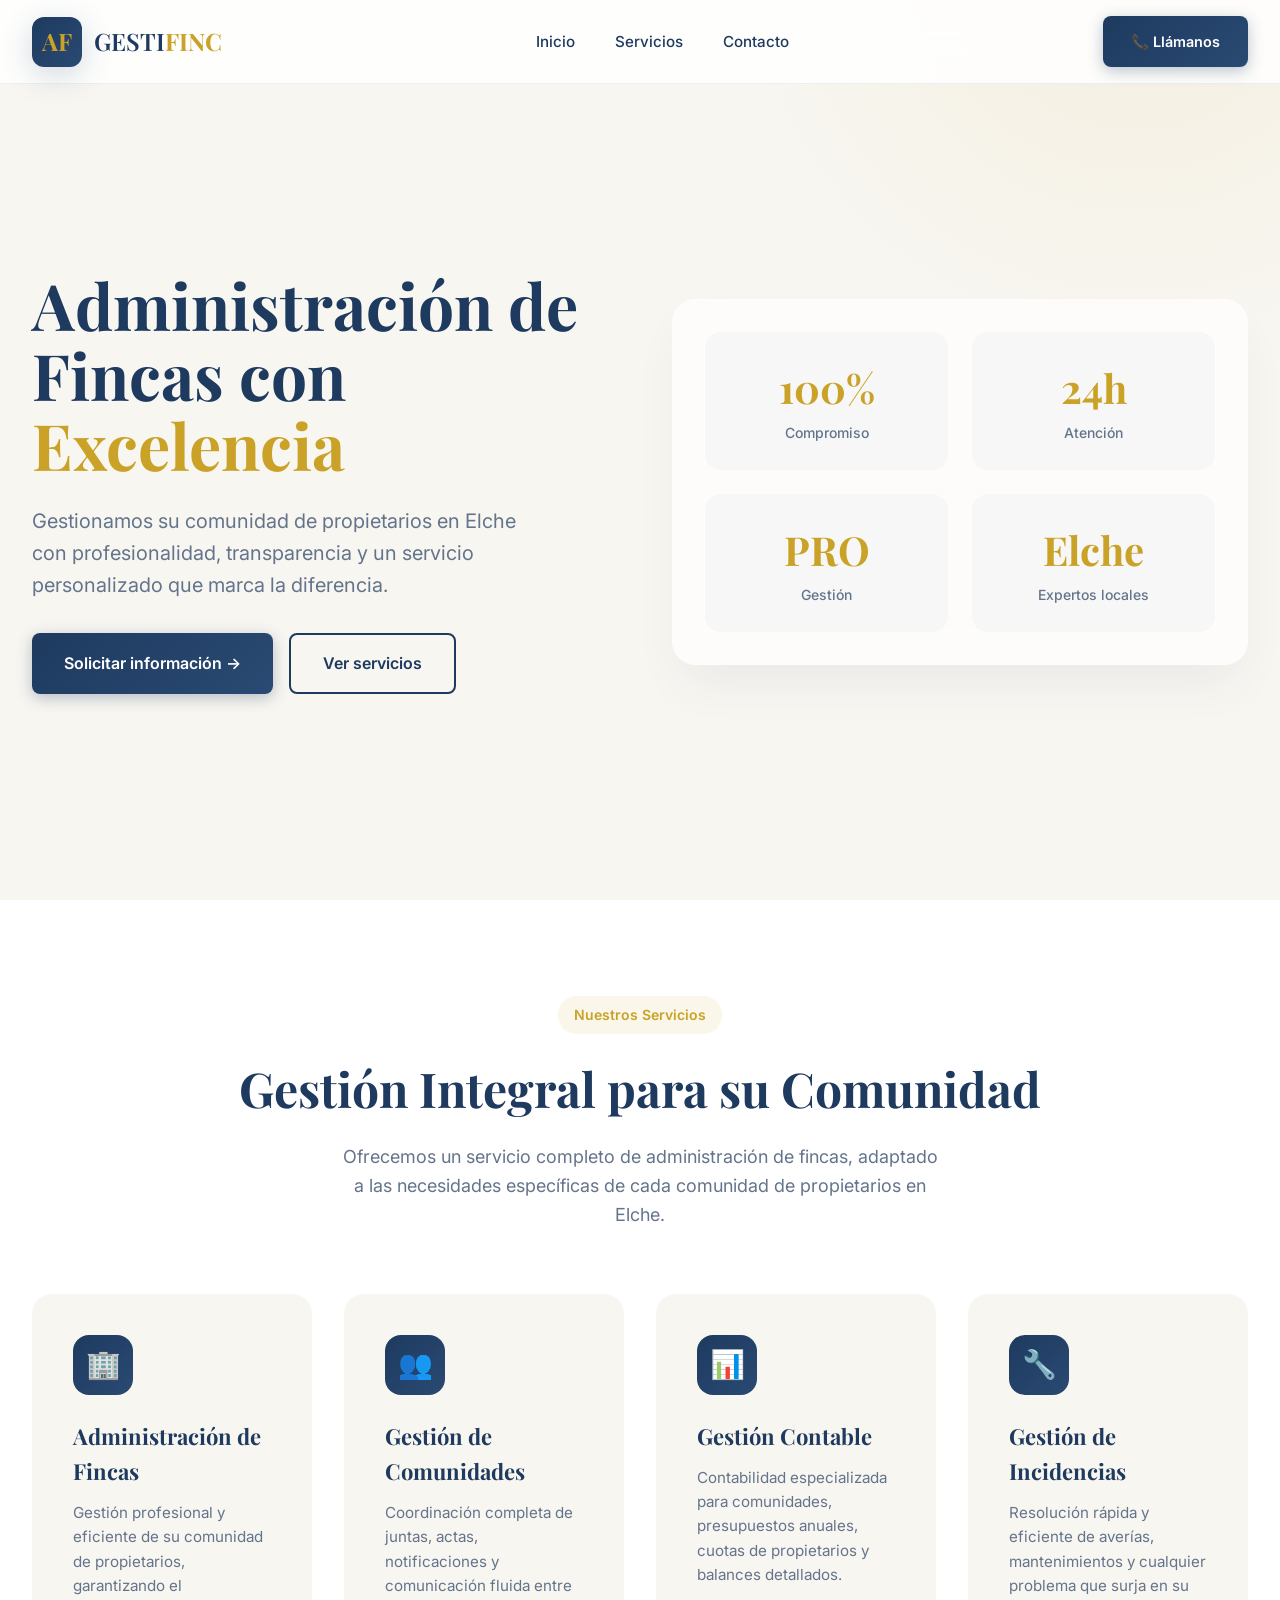
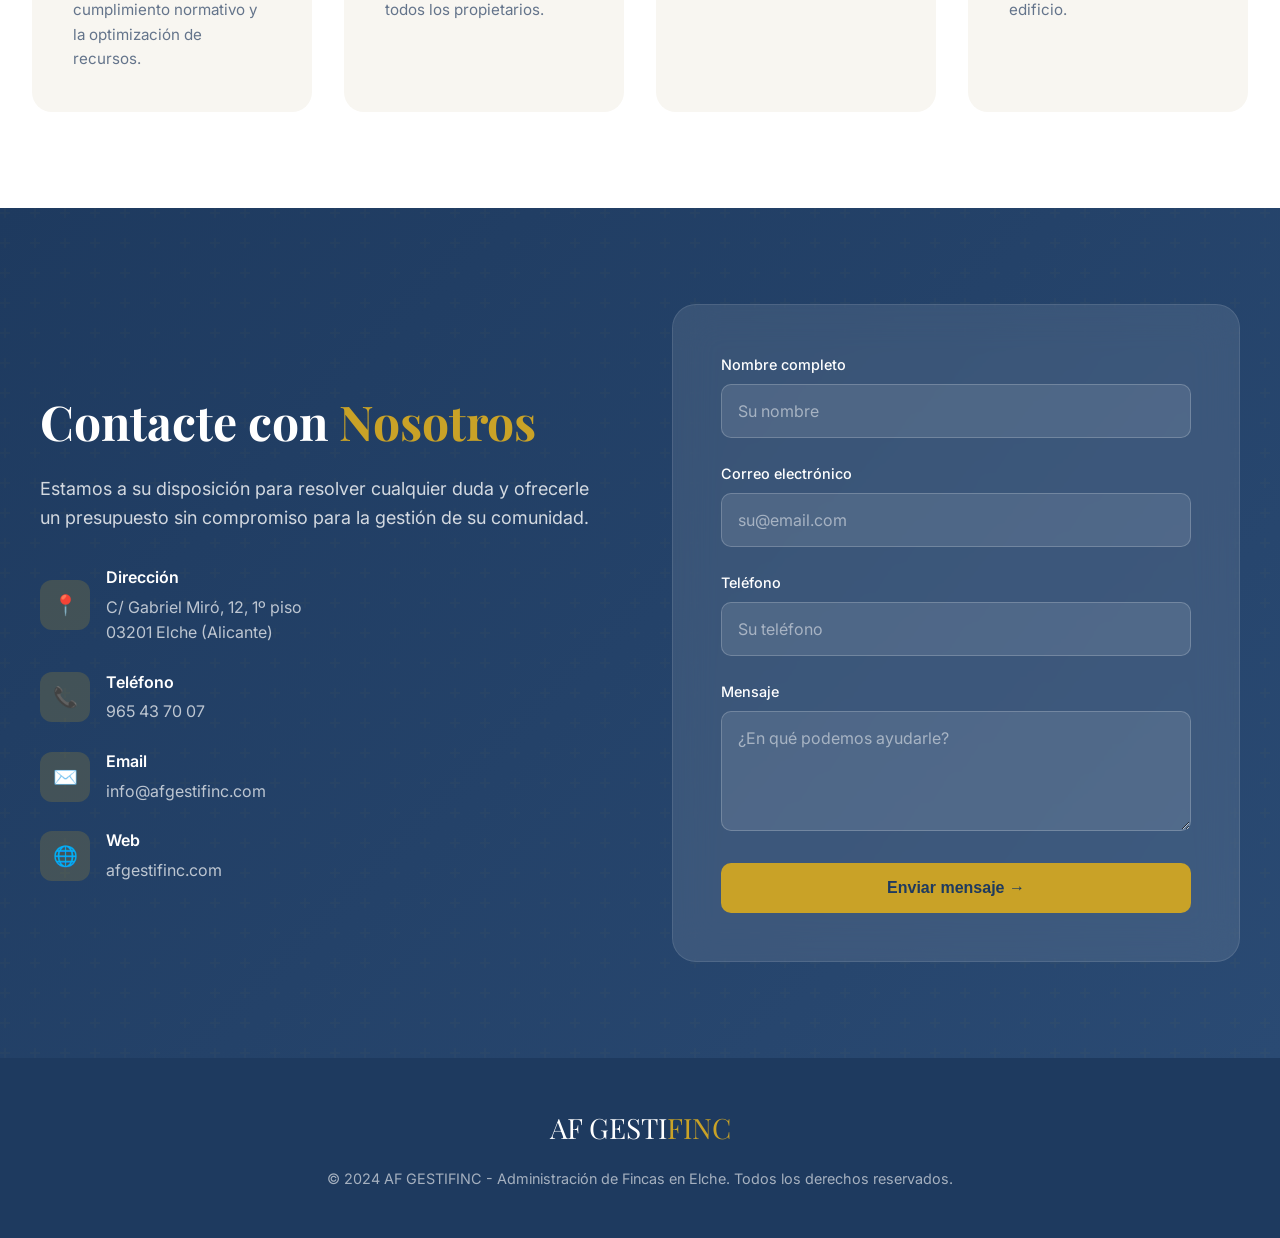
==== commit cbd43ad4: "🎨 10 webs completamente únicas - cada una con identidad visual propia y diseño moderno 2024" ====
--- a/admin-1.html
+++ b/admin-1.html
@@ -3,154 +3,713 @@
 <head>
     <meta charset="UTF-8">
     <meta name="viewport" content="width=device-width, initial-scale=1.0">
-    <title>AF GESTIFINC | Administración de Fincas en Elche</title>
-    <meta name="description" content="AF GESTIFINC - Servicios profesionales de administración de fincas en Elche. Administración de fincas, Gestión de comunidades de propietarios, Gestión contable.">
-    <link rel="stylesheet" href="css/styles.css">
+    <meta name="description" content="AF GESTIFINC - Administración de fincas en Elche. Gestión integral de comunidades de propietarios con profesionalidad y confianza.">
+    <meta name="keywords" content="administración fincas, Elche, comunidades propietarios, gestión fincas, AF GESTIFINC">
+    <meta name="author" content="AF GESTIFINC">
+    <meta name="theme-color" content="#1e3a5f">
+    <meta property="og:title" content="AF GESTIFINC | Administración de Fincas en Elche">
+    <meta property="og:description" content="Gestión profesional de comunidades de propietarios en Elche desde hace años.">
+    <meta property="og:type" content="website">
+    <title>AF GESTIFINC | Administración Profesional de Fincas en Elche</title>
     <link rel="preconnect" href="https://fonts.googleapis.com">
     <link rel="preconnect" href="https://fonts.gstatic.com" crossorigin>
-    <link href="https://fonts.googleapis.com/css2?family=Playfair+Display:wght@400;500;600;700&family=Inter:wght@300;400;500;600&display=swap" rel="stylesheet">
+    <link href="https://fonts.googleapis.com/css2?family=Inter:wght@300;400;500;600;700&family=Playfair+Display:wght@400;500;600;700&display=swap" rel="stylesheet">
+    <style>
+        :root {
+            --navy: #1e3a5f;
+            --navy-light: #2a4a73;
+            --gold: #c9a227;
+            --gold-light: #d4b43a;
+            --white: #ffffff;
+            --cream: #f8f6f1;
+            --gray: #64748b;
+            --shadow: rgba(30, 58, 95, 0.08);
+        }
+        
+        * {
+            margin: 0;
+            padding: 0;
+            box-sizing: border-box;
+        }
+        
+        html {
+            scroll-behavior: smooth;
+        }
+        
+        body {
+            font-family: 'Inter', sans-serif;
+            background: var(--cream);
+            color: var(--navy);
+            line-height: 1.6;
+            overflow-x: hidden;
+        }
+        
+        /* Glassmorphism Header */
+        header {
+            position: fixed;
+            top: 0;
+            left: 0;
+            right: 0;
+            z-index: 1000;
+            background: rgba(255, 255, 255, 0.85);
+            backdrop-filter: blur(20px);
+            -webkit-backdrop-filter: blur(20px);
+            border-bottom: 1px solid rgba(30, 58, 95, 0.08);
+            transition: all 0.3s ease;
+        }
+        
+        header.scrolled {
+            background: rgba(255, 255, 255, 0.95);
+            box-shadow: 0 4px 30px var(--shadow);
+        }
+        
+        nav {
+            max-width: 1400px;
+            margin: 0 auto;
+            padding: 1rem 2rem;
+            display: flex;
+            justify-content: space-between;
+            align-items: center;
+        }
+        
+        .logo {
+            display: flex;
+            align-items: center;
+            gap: 0.75rem;
+        }
+        
+        .logo-icon {
+            width: 50px;
+            height: 50px;
+            background: linear-gradient(135deg, var(--navy) 0%, var(--navy-light) 100%);
+            border-radius: 12px;
+            display: flex;
+            align-items: center;
+            justify-content: center;
+            font-family: 'Playfair Display', serif;
+            font-weight: 700;
+            font-size: 1.5rem;
+            color: var(--gold);
+            box-shadow: 0 8px 32px rgba(30, 58, 95, 0.2);
+        }
+        
+        .logo-text {
+            font-family: 'Playfair Display', serif;
+            font-size: 1.5rem;
+            font-weight: 600;
+            color: var(--navy);
+        }
+        
+        .logo-text span {
+            color: var(--gold);
+            font-weight: 700;
+        }
+        
+        .nav-links {
+            display: flex;
+            gap: 2.5rem;
+            list-style: none;
+        }
+        
+        .nav-links a {
+            text-decoration: none;
+            color: var(--navy);
+            font-weight: 500;
+            font-size: 0.95rem;
+            position: relative;
+            padding: 0.5rem 0;
+            transition: color 0.3s ease;
+        }
+        
+        .nav-links a::after {
+            content: '';
+            position: absolute;
+            bottom: 0;
+            left: 0;
+            width: 0;
+            height: 2px;
+            background: var(--gold);
+            transition: width 0.3s ease;
+        }
+        
+        .nav-links a:hover::after {
+            width: 100%;
+        }
+        
+        .nav-links a:hover {
+            color: var(--gold);
+        }
+        
+        .cta-btn {
+            background: linear-gradient(135deg, var(--navy) 0%, var(--navy-light) 100%);
+            color: var(--white);
+            padding: 0.875rem 1.75rem;
+            border-radius: 8px;
+            text-decoration: none;
+            font-weight: 600;
+            font-size: 0.9rem;
+            transition: all 0.3s ease;
+            box-shadow: 0 4px 15px rgba(30, 58, 95, 0.3);
+        }
+        
+        .cta-btn:hover {
+            transform: translateY(-2px);
+            box-shadow: 0 8px 25px rgba(30, 58, 95, 0.4);
+        }
+        
+        .mobile-menu {
+            display: none;
+            flex-direction: column;
+            gap: 5px;
+            cursor: pointer;
+            padding: 10px;
+        }
+        
+        .mobile-menu span {
+            width: 25px;
+            height: 2px;
+            background: var(--navy);
+            transition: all 0.3s ease;
+        }
+        
+        /* Hero Section */
+        .hero {
+            min-height: 100vh;
+            display: flex;
+            align-items: center;
+            padding: 8rem 2rem 4rem;
+            position: relative;
+            overflow: hidden;
+        }
+        
+        .hero::before {
+            content: '';
+            position: absolute;
+            top: -50%;
+            right: -20%;
+            width: 800px;
+            height: 800px;
+            background: radial-gradient(circle, rgba(201, 162, 39, 0.1) 0%, transparent 70%);
+            animation: pulse 8s ease-in-out infinite;
+        }
+        
+        @keyframes pulse {
+            0%, 100% { transform: scale(1); opacity: 0.5; }
+            50% { transform: scale(1.1); opacity: 0.8; }
+        }
+        
+        .hero-container {
+            max-width: 1400px;
+            margin: 0 auto;
+            display: grid;
+            grid-template-columns: 1fr 1fr;
+            gap: 4rem;
+            align-items: center;
+        }
+        
+        .hero-content h1 {
+            font-family: 'Playfair Display', serif;
+            font-size: clamp(2.5rem, 5vw, 4rem);
+            font-weight: 700;
+            line-height: 1.1;
+            margin-bottom: 1.5rem;
+            color: var(--navy);
+        }
+        
+        .hero-content h1 span {
+            color: var(--gold);
+            position: relative;
+        }
+        
+        .hero-content p {
+            font-size: 1.25rem;
+            color: var(--gray);
+            margin-bottom: 2rem;
+            max-width: 500px;
+        }
+        
+        .hero-buttons {
+            display: flex;
+            gap: 1rem;
+            flex-wrap: wrap;
+        }
+        
+        .btn-primary {
+            background: linear-gradient(135deg, var(--navy) 0%, var(--navy-light) 100%);
+            color: var(--white);
+            padding: 1rem 2rem;
+            border-radius: 8px;
+            text-decoration: none;
+            font-weight: 600;
+            display: inline-flex;
+            align-items: center;
+            gap: 0.5rem;
+            transition: all 0.3s ease;
+            box-shadow: 0 4px 15px rgba(30, 58, 95, 0.3);
+        }
+        
+        .btn-primary:hover {
+            transform: translateY(-3px);
+            box-shadow: 0 8px 30px rgba(30, 58, 95, 0.4);
+        }
+        
+        .btn-secondary {
+            background: transparent;
+            color: var(--navy);
+            padding: 1rem 2rem;
+            border-radius: 8px;
+            text-decoration: none;
+            font-weight: 600;
+            border: 2px solid var(--navy);
+            display: inline-flex;
+            align-items: center;
+            gap: 0.5rem;
+            transition: all 0.3s ease;
+        }
+        
+        .btn-secondary:hover {
+            background: var(--navy);
+            color: var(--white);
+        }
+        
+        .hero-visual {
+            position: relative;
+        }
+        
+        .hero-card {
+            background: rgba(255, 255, 255, 0.7);
+            backdrop-filter: blur(20px);
+            -webkit-backdrop-filter: blur(20px);
+            border-radius: 24px;
+            padding: 2rem;
+            border: 1px solid rgba(255, 255, 255, 0.3);
+            box-shadow: 0 25px 50px -12px var(--shadow);
+            animation: float 6s ease-in-out infinite;
+        }
+        
+        @keyframes float {
+            0%, 100% { transform: translateY(0); }
+            50% { transform: translateY(-20px); }
+        }
+        
+        .stats-grid {
+            display: grid;
+            grid-template-columns: repeat(2, 1fr);
+            gap: 1.5rem;
+        }
+        
+        .stat-item {
+            text-align: center;
+            padding: 1.5rem;
+            background: rgba(30, 58, 95, 0.03);
+            border-radius: 16px;
+            transition: all 0.3s ease;
+        }
+        
+        .stat-item:hover {
+            background: rgba(30, 58, 95, 0.06);
+            transform: translateY(-5px);
+        }
+        
+        .stat-number {
+            font-family: 'Playfair Display', serif;
+            font-size: 2.5rem;
+            font-weight: 700;
+            color: var(--gold);
+            display: block;
+        }
+        
+        .stat-label {
+            font-size: 0.875rem;
+            color: var(--gray);
+            font-weight: 500;
+        }
+        
+        /* Services Section */
+        .services {
+            padding: 6rem 2rem;
+            background: var(--white);
+        }
+        
+        .section-container {
+            max-width: 1400px;
+            margin: 0 auto;
+        }
+        
+        .section-header {
+            text-align: center;
+            margin-bottom: 4rem;
+        }
+        
+        .section-tag {
+            display: inline-block;
+            padding: 0.5rem 1rem;
+            background: rgba(201, 162, 39, 0.1);
+            color: var(--gold);
+            font-weight: 600;
+            font-size: 0.875rem;
+            border-radius: 50px;
+            margin-bottom: 1rem;
+        }
+        
+        .section-title {
+            font-family: 'Playfair Display', serif;
+            font-size: clamp(2rem, 4vw, 3rem);
+            color: var(--navy);
+            margin-bottom: 1rem;
+        }
+        
+        .section-subtitle {
+            color: var(--gray);
+            font-size: 1.125rem;
+            max-width: 600px;
+            margin: 0 auto;
+        }
+        
+        .services-grid {
+            display: grid;
+            grid-template-columns: repeat(auto-fit, minmax(280px, 1fr));
+            gap: 2rem;
+        }
+        
+        .service-card {
+            background: var(--cream);
+            padding: 2.5rem;
+            border-radius: 20px;
+            transition: all 0.4s ease;
+            border: 1px solid transparent;
+        }
+        
+        .service-card:hover {
+            transform: translateY(-10px);
+            border-color: var(--gold);
+            box-shadow: 0 20px 40px var(--shadow);
+        }
+        
+        .service-icon {
+            width: 60px;
+            height: 60px;
+            background: linear-gradient(135deg, var(--navy) 0%, var(--navy-light) 100%);
+            border-radius: 16px;
+            display: flex;
+            align-items: center;
+            justify-content: center;
+            margin-bottom: 1.5rem;
+            font-size: 1.75rem;
+            color: var(--gold);
+        }
+        
+        .service-card h3 {
+            font-family: 'Playfair Display', serif;
+            font-size: 1.375rem;
+            margin-bottom: 0.75rem;
+            color: var(--navy);
+        }
+        
+        .service-card p {
+            color: var(--gray);
+            font-size: 0.95rem;
+        }
+        
+        /* Contact Section */
+        .contact {
+            padding: 6rem 2rem;
+            background: linear-gradient(135deg, var(--navy) 0%, var(--navy-light) 100%);
+            position: relative;
+            overflow: hidden;
+        }
+        
+        .contact::before {
+            content: '';
+            position: absolute;
+            top: 0;
+            left: 0;
+            right: 0;
+            bottom: 0;
+            background: url("data:image/svg+xml,%3Csvg width='60' height='60' viewBox='0 0 60 60' xmlns='http://www.w3.org/2000/svg'%3E%3Cg fill='none' fill-rule='evenodd'%3E%3Cg fill='%23c9a227' fill-opacity='0.03'%3E%3Cpath d='M36 34v-4h-2v4h-4v2h4v4h2v-4h4v-2h-4zm0-30V0h-2v4h-4v2h4v4h2V6h4V4h-4zM6 34v-4H4v4H0v2h4v4h2v-4h4v-2H6zM6 4V0H4v4H0v2h4v4h2V6h4V4H6z'/%3E%3C/g%3E%3C/g%3E%3C/svg%3E");
+        }
+        
+        .contact-container {
+            max-width: 1200px;
+            margin: 0 auto;
+            position: relative;
+            z-index: 1;
+        }
+        
+        .contact-grid {
+            display: grid;
+            grid-template-columns: 1fr 1fr;
+            gap: 4rem;
+            align-items: center;
+        }
+        
+        .contact-content h2 {
+            font-family: 'Playfair Display', serif;
+            font-size: clamp(2rem, 4vw, 3rem);
+            color: var(--white);
+            margin-bottom: 1rem;
+        }
+        
+        .contact-content h2 span {
+            color: var(--gold);
+        }
+        
+        .contact-content p {
+            color: rgba(255, 255, 255, 0.8);
+            font-size: 1.125rem;
+            margin-bottom: 2rem;
+        }
+        
+        .contact-info {
+            display: flex;
+            flex-direction: column;
+            gap: 1.5rem;
+        }
+        
+        .contact-item {
+            display: flex;
+            align-items: center;
+            gap: 1rem;
+            color: var(--white);
+        }
+        
+        .contact-item-icon {
+            width: 50px;
+            height: 50px;
+            background: rgba(201, 162, 39, 0.2);
+            border-radius: 12px;
+            display: flex;
+            align-items: center;
+            justify-content: center;
+            font-size: 1.25rem;
+            color: var(--gold);
+        }
+        
+        .contact-item-text strong {
+            display: block;
+            font-weight: 600;
+            margin-bottom: 0.25rem;
+        }
+        
+        .contact-item-text span, .contact-item-text a {
+            color: rgba(255, 255, 255, 0.7);
+            text-decoration: none;
+            transition: color 0.3s ease;
+        }
+        
+        .contact-item-text a:hover {
+            color: var(--gold);
+        }
+        
+        .contact-form {
+            background: rgba(255, 255, 255, 0.1);
+            backdrop-filter: blur(20px);
+            -webkit-backdrop-filter: blur(20px);
+            padding: 3rem;
+            border-radius: 24px;
+            border: 1px solid rgba(255, 255, 255, 0.1);
+        }
+        
+        .form-group {
+            margin-bottom: 1.5rem;
+        }
+        
+        .form-group label {
+            display: block;
+            color: var(--white);
+            font-weight: 500;
+            margin-bottom: 0.5rem;
+            font-size: 0.9rem;
+        }
+        
+        .form-group input,
+        .form-group textarea {
+            width: 100%;
+            padding: 1rem;
+            border: 1px solid rgba(255, 255, 255, 0.2);
+            border-radius: 10px;
+            background: rgba(255, 255, 255, 0.1);
+            color: var(--white);
+            font-family: inherit;
+            font-size: 1rem;
+            transition: all 0.3s ease;
+        }
+        
+        .form-group input::placeholder,
+        .form-group textarea::placeholder {
+            color: rgba(255, 255, 255, 0.5);
+        }
+        
+        .form-group input:focus,
+        .form-group textarea:focus {
+            outline: none;
+            border-color: var(--gold);
+            background: rgba(255, 255, 255, 0.15);
+        }
+        
+        .form-group textarea {
+            min-height: 120px;
+            resize: vertical;
+        }
+        
+        .submit-btn {
+            width: 100%;
+            padding: 1rem;
+            background: var(--gold);
+            color: var(--navy);
+            border: none;
+            border-radius: 10px;
+            font-weight: 700;
+            font-size: 1rem;
+            cursor: pointer;
+            transition: all 0.3s ease;
+        }
+        
+        .submit-btn:hover {
+            background: var(--gold-light);
+            transform: translateY(-2px);
+            box-shadow: 0 10px 30px rgba(201, 162, 39, 0.3);
+        }
+        
+        /* Footer */
+        footer {
+            background: var(--navy);
+            color: var(--white);
+            padding: 3rem 2rem;
+            text-align: center;
+        }
+        
+        .footer-content {
+            max-width: 1400px;
+            margin: 0 auto;
+        }
+        
+        .footer-logo {
+            font-family: 'Playfair Display', serif;
+            font-size: 1.75rem;
+            margin-bottom: 1rem;
+        }
+        
+        .footer-logo span {
+            color: var(--gold);
+        }
+        
+        .footer-text {
+            color: rgba(255, 255, 255, 0.6);
+            font-size: 0.9rem;
+        }
+        
+        /* Mobile Responsive */
+        @media (max-width: 1024px) {
+            .hero-container,
+            .contact-grid {
+                grid-template-columns: 1fr;
+                gap: 3rem;
+            }
+            
+            .hero {
+                padding-top: 7rem;
+            }
+            
+            .hero-visual {
+                order: -1;
+            }
+            
+            .nav-links {
+                display: none;
+            }
+            
+            .mobile-menu {
+                display: flex;
+            }
+            
+            .cta-btn {
+                display: none;
+            }
+        }
+        
+        @media (max-width: 768px) {
+            .hero-content h1 {
+                font-size: 2.5rem;
+            }
+            
+            .stats-grid {
+                grid-template-columns: 1fr 1fr;
+            }
+            
+            .services-grid {
+                grid-template-columns: 1fr;
+            }
+            
+            .contact-form {
+                padding: 2rem;
+            }
+            
+            .hero-buttons {
+                flex-direction: column;
+            }
+            
+            .btn-primary,
+            .btn-secondary {
+                width: 100%;
+                justify-content: center;
+            }
+        }
+    </style>
 </head>
 <body>
-    <!-- Navigation -->
-    <nav class="navbar" id="navbar">
-        <div class="container">
-            <a href="#" class="logo">
-                <span class="logo-icon">◆</span>
-                <span class="logo-text">AF GESTIFINC</span>
-            </a>
-            <button class="nav-toggle" id="navToggle" aria-label="Abrir menú">
+    <header id="header">
+        <nav>
+            <div class="logo">
+                <div class="logo-icon">AF</div>
+                <div class="logo-text">GESTI<span>FINC</span></div>
+            </div>
+            <ul class="nav-links">
+                <li><a href="#inicio">Inicio</a></li>
+                <li><a href="#servicios">Servicios</a></li>
+                <li><a href="#contacto">Contacto</a></li>
+            </ul>
+            <a href="tel:965437007" class="cta-btn">📞 Llámanos</a>
+            <div class="mobile-menu">
                 <span></span>
                 <span></span>
                 <span></span>
-            </button>
-            <ul class="nav-menu" id="navMenu">
-                <li><a href="#inicio" class="nav-link active">Inicio</a></li>
-                <li><a href="#servicios" class="nav-link">Servicios</a></li>
-                <li><a href="#nosotros" class="nav-link">Nosotros</a></li>
-                <li><a href="#contacto" class="nav-link">Contacto</a></li>
-                <li><a href="#contacto" class="btn btn-primary">Consulta Gratuita</a></li>
-            </ul>
-        </div>
-    </nav>
+            </div>
+        </nav>
+    </header>
 
-    <!-- Hero Section -->
     <section class="hero" id="inicio">
-        <div class="hero-bg"></div>
-        <div class="hero-overlay"></div>
-        <div class="container">
+        <div class="hero-container">
             <div class="hero-content">
-                <span class="hero-badge">✓ Administración Profesional de Fincas</span>
-                <h1 class="hero-title">Administración de Fincas con <span class="highlight">Profesionalidad</span> en <span class="highlight">Elche</span></h1>
-                <p class="hero-description">AF GESTIFINC gestiona su comunidad con transparencia, eficiencia y un compromiso absoluto con sus intereses. Su tranquilidad es nuestra prioridad.</p>
+                <h1>Administración de Fincas con <span>Excelencia</span></h1>
+                <p>Gestionamos su comunidad de propietarios en Elche con profesionalidad, transparencia y un servicio personalizado que marca la diferencia.</p>
                 <div class="hero-buttons">
-                    <a href="#contacto" class="btn btn-primary btn-lg">Solicitar Presupuesto</a>
-                    <a href="#servicios" class="btn btn-outline btn-lg">Nuestros Servicios</a>
-                </div>
-                <div class="hero-stats">
-                    <div class="stat">
-                        <span class="stat-number" data-count="125">0</span>
-                        <span class="stat-suffix">+</span>
-                        <span class="stat-label">Comunidades gestionadas</span>
-                    </div>
-                    <div class="stat">
-                        <span class="stat-number" data-count="15">0</span>
-                        <span class="stat-suffix"></span>
-                        <span class="stat-label">Años de experiencia</span>
-                    </div>
-                    <div class="stat">
-                        <span class="stat-number" data-count="94">0</span>
-                        <span class="stat-suffix">%</span>
-                        <span class="stat-label">Clientes satisfechos</span>
-                    </div>
+                    <a href="#contacto" class="btn-primary">
+                        Solicitar información →
+                    </a>
+                    <a href="#servicios" class="btn-secondary">
+                        Ver servicios
+                    </a>
                 </div>
             </div>
-        </div>
-        <div class="scroll-indicator">
-            <span></span>
-        </div>
-    </section>
-
-    <!-- Services Section -->
-    <section class="services" id="servicios">
-        <div class="container">
-            <div class="section-header">
-                <span class="section-tag">Nuestros Servicios</span>
-                <h2 class="section-title">Gestión Integral de su Comunidad</h2>
-                <p class="section-description">Ofrecemos un servicio completo que abarca todos los aspectos de la administración de fincas y comunidades de propietarios en Elche y alrededores.</p>
-            </div>
-            <div class="services-grid">
-                <div class="service-card">
-                    <div class="service-icon">
-                        <svg viewBox="0 0 24 24" fill="none" stroke="currentColor" stroke-width="1.5"><path d="M3 21h18M5 21V7l8-4 8 4v14M9 10a2 2 0 0 1 2-2h2a2 2 0 0 1 2 2v2a2 2 0 0 1-2 2h-2a2 2 0 0 1-2-2v-2z"/></svg>
-                    </div>
-                    <h3 class="service-title">Administración de fincas</h3>
-                    <p class="service-description">Servicio profesional de administración de fincas para su comunidad de propietarios.</p>
-                    <a href="#contacto" class="service-link">Más información →</a>
-                </div>
-                <div class="service-card">
-                    <div class="service-icon">
-                        <svg viewBox="0 0 24 24" fill="none" stroke="currentColor" stroke-width="1.5"><path d="M3 21h18M5 21V7l8-4 8 4v14M9 10a2 2 0 0 1 2-2h2a2 2 0 0 1 2 2v2a2 2 0 0 1-2 2h-2a2 2 0 0 1-2-2v-2z"/></svg>
-                    </div>
-                    <h3 class="service-title">Gestión de comunidades de propietarios</h3>
-                    <p class="service-description">Servicio profesional de gestión de comunidades de propietarios para su comunidad de propietarios.</p>
-                    <a href="#contacto" class="service-link">Más información →</a>
-                </div>
-                <div class="service-card">
-                    <div class="service-icon">
-                        <svg viewBox="0 0 24 24" fill="none" stroke="currentColor" stroke-width="1.5"><path d="M12 8c-1.657 0-3 .895-3 2s1.343 2 3 2 3 .895 3 2-1.343 2-3 2m0-8c1.11 0 2.08.402 2.599 1M12 8V7m0 1v8m0 0v1m0-1c-1.11 0-2.08-.402-2.599-1M21 12a9 9 0 1 1-18 0 9 9 0 0 1 18 0z"/></svg>
-                    </div>
-                    <h3 class="service-title">Gestión contable</h3>
-                    <p class="service-description">Servicio profesional de gestión contable para su comunidad de propietarios.</p>
-                    <a href="#contacto" class="service-link">Más información →</a>
-                </div>
-                <div class="service-card">
-                    <div class="service-icon">
-                        <svg viewBox="0 0 24 24" fill="none" stroke="currentColor" stroke-width="1.5"><path d="M3 21h18M5 21V7l8-4 8 4v14M9 10a2 2 0 0 1 2-2h2a2 2 0 0 1 2 2v2a2 2 0 0 1-2 2h-2a2 2 0 0 1-2-2v-2z"/></svg>
-                    </div>
-                    <h3 class="service-title">Gestión de incidencias</h3>
-                    <p class="service-description">Servicio profesional de gestión de incidencias para su comunidad de propietarios.</p>
-                    <a href="#contacto" class="service-link">Más información →</a>
-                </div>
-            </div>
-        </div>
-    </section>
-
-    <!-- About Section -->
-    <section class="about" id="nosotros">
-        <div class="container">
-            <div class="about-grid">
-                <div class="about-content">
-                    <span class="section-tag">Sobre Nosotros</span>
-                    <h2 class="section-title">Su Confianza, Nuestro Compromiso</h2>
-                    <p class="about-text">Nos dedicamos a transformar la gestión de comunidades de propietarios en Elche. Entendemos que cada finca es única, por eso ofrecemos soluciones personalizadas que se adaptan a las necesidades específicas de cada cliente.</p>
-                    <p class="about-text">Empresa de administración de fincas en Elche. Ofrecen servicios de gestión integral para comunidades de propietarios.</p>
-                    <div class="about-features">
-                        <div class="feature">
-                            <span class="feature-icon">✓</span>
-                            <span>Administradores Colegiados</span>
-                        </div>
-                        <div class="feature">
-                            <span class="feature-icon">✓</span>
-                            <span>Transparencia Total</span>
-                        </div>
-                        <div class="feature">
-                            <span class="feature-icon">✓</span>
-                            <span>Atención Personalizada</span>
-                        </div>
-                        <div class="feature">
-                            <span class="feature-icon">✓</span>
-                            <span>Presupuesto Sin Compromiso</span>
-                        </div>
-                    </div>
-                </div>
-                <div class="about-image">
-                    <div class="image-wrapper">
-                        <div class="image-placeholder">
-                            <span>Equipo Profesional</span>
-                        </div>
-                        <div class="experience-badge">
-                            <span class="exp-number">15+</span>
-                            <span class="exp-text">Años de<br>experiencia</span>
+            <div class="hero-visual">
+                <div class="hero-card">
+                    <div class="stats-grid">
+                        <div class="stat-item">
+                            <span class="stat-number">100%</span>
+                            <span class="stat-label">Compromiso</span>
+                        </div>
+                        <div class="stat-item">
+                            <span class="stat-number">24h</span>
+                            <span class="stat-label">Atención</span>
+                        </div>
+                        <div class="stat-item">
+                            <span class="stat-number">PRO</span>
+                            <span class="stat-label">Gestión</span>
+                        </div>
+                        <div class="stat-item">
+                            <span class="stat-number">Elche</span>
+                            <span class="stat-label">Expertos locales</span>
                         </div>
                     </div>
                 </div>
@@ -158,215 +717,127 @@
         </div>
     </section>
 
-    <!-- Testimonials Section -->
-    <section class="testimonials">
-        <div class="container">
-            <div class="section-header centered">
-                <span class="section-tag">Testimonios</span>
-                <h2 class="section-title">Lo que dicen nuestros clientes</h2>
+    <section class="services" id="servicios">
+        <div class="section-container">
+            <div class="section-header">
+                <span class="section-tag">Nuestros Servicios</span>
+                <h2 class="section-title">Gestión Integral para su Comunidad</h2>
+                <p class="section-subtitle">Ofrecemos un servicio completo de administración de fincas, adaptado a las necesidades específicas de cada comunidad de propietarios en Elche.</p>
             </div>
-            <div class="testimonials-grid">
-                <div class="testimonial-card">
-                    <div class="testimonial-rating">★★★★★</div>
-                    <p class="testimonial-text">"Excelente gestión de nuestra comunidad. Profesionalidad y respuesta rápante ante cualquier incidencia. Totalmente recomendables."</p>
-                    <div class="testimonial-author">
-                        <div class="author-avatar">MR</div>
-                        <div class="author-info">
-                            <span class="author-name">María Rodríguez</span>
-                            <span class="author-role">Presidenta, Comunidad de Vecinos</span>
-                        </div>
-                    </div>
+            <div class="services-grid">
+                <div class="service-card">
+                    <div class="service-icon">🏢</div>
+                    <h3>Administración de Fincas</h3>
+                    <p>Gestión profesional y eficiente de su comunidad de propietarios, garantizando el cumplimiento normativo y la optimización de recursos.</p>
                 </div>
-                <div class="testimonial-card">
-                    <div class="testimonial-rating">★★★★★</div>
-                    <p class="testimonial-text">"Desde que contratamos sus servicios, la administración de nuestra finca ha mejorado notablemente. Transparencia total."</p>
-                    <div class="testimonial-author">
-                        <div class="author-avatar">JG</div>
-                        <div class="author-info">
-                            <span class="author-name">Javier García</span>
-                            <span class="author-role">Vicepresidente, Residencial Parque</span>
-                        </div>
-                    </div>
+                <div class="service-card">
+                    <div class="service-icon">👥</div>
+                    <h3>Gestión de Comunidades</h3>
+                    <p>Coordinación completa de juntas, actas, notificaciones y comunicación fluida entre todos los propietarios.</p>
                 </div>
-                <div class="testimonial-card">
-                    <div class="testimonial-rating">★★★★★</div>
-                    <p class="testimonial-text">"Gran equipo de profesionales. Nos ayudaron a resolver un conflicto vecinal complejo con gran eficacia."</p>
-                    <div class="testimonial-author">
-                        <div class="author-avatar">CP</div>
-                        <div class="author-info">
-                            <span class="author-name">Carmen Pérez</span>
-                            <span class="author-role">Propietaria, Edificio Centro</span>
-                        </div>
-                    </div>
+                <div class="service-card">
+                    <div class="service-icon">📊</div>
+                    <h3>Gestión Contable</h3>
+                    <p>Contabilidad especializada para comunidades, presupuestos anuales, cuotas de propietarios y balances detallados.</p>
+                </div>
+                <div class="service-card">
+                    <div class="service-icon">🔧</div>
+                    <h3>Gestión de Incidencias</h3>
+                    <p>Resolución rápida y eficiente de averías, mantenimientos y cualquier problema que surja en su edificio.</p>
                 </div>
             </div>
         </div>
     </section>
 
-    <!-- CTA Section -->
-    <section class="cta">
-        <div class="container">
-            <div class="cta-content">
-                <h2 class="cta-title">¿Listo para mejorar la gestión de su comunidad?</h2>
-                <p class="cta-description">Solicite una consulta gratuita y sin compromiso. Analizaremos su situación y le propondremos la mejor solución para su comunidad en Elche.</p>
-                <a href="#contacto" class="btn btn-light btn-lg">Solicitar Consulta Gratuita</a>
-            </div>
-        </div>
-    </section>
-
-    <!-- Contact Section -->
     <section class="contact" id="contacto">
-        <div class="container">
+        <div class="contact-container">
             <div class="contact-grid">
-                <div class="contact-info">
-                    <span class="section-tag">Contacto</span>
-                    <h2 class="section-title">Hablemos de su Comunidad</h2>
-                    <p class="contact-description">Estamos aquí para ayudarle. Contáctenos y le responderemos en menos de 24 horas.</p>
-                    
-                    <div class="contact-items">
+                <div class="contact-content">
+                    <h2>Contacte con <span>Nosotros</span></h2>
+                    <p>Estamos a su disposición para resolver cualquier duda y ofrecerle un presupuesto sin compromiso para la gestión de su comunidad.</p>
+                    <div class="contact-info">
                         <div class="contact-item">
-                            <div class="contact-icon">
-                                <svg viewBox="0 0 24 24" fill="none" stroke="currentColor" stroke-width="1.5">
-                                    <path d="M17.657 16.657L13.414 20.9a1.998 1.998 0 0 1-2.827 0l-4.244-4.243a8 8 0 1 1 11.314 0z"/>
-                                    <path d="M15 11a3 3 0 1 1-6 0 3 3 0 0 1 6 0z"/>
-                                </svg>
+                            <div class="contact-item-icon">📍</div>
+                            <div class="contact-item-text">
+                                <strong>Dirección</strong>
+                                <span>C/ Gabriel Miró, 12, 1º piso<br>03201 Elche (Alicante)</span>
                             </div>
-                            <div class="contact-details">
-                                <span class="contact-label">Dirección</span>
-                                <span class="contact-value">C/ Gabriel Miró, 12, 1º piso, 03201 Elche (Alicante)</span>
+                        </div>
+                        <div class="contact-item">
+                            <div class="contact-item-icon">📞</div>
+                            <div class="contact-item-text">
+                                <strong>Teléfono</strong>
+                                <a href="tel:965437007">965 43 70 07</a>
                             </div>
                         </div>
                         <div class="contact-item">
-                            <div class="contact-icon">
-                                <svg viewBox="0 0 24 24" fill="none" stroke="currentColor" stroke-width="1.5">
-                                    <path d="M3 5a2 2 0 0 1 2-2h3.28a1 1 0 0 1 .948.684l1.498 4.493a1 1 0 0 1-.502 1.21l-2.257 1.13a11.042 11.042 0 0 0 5.516 5.516l1.13-2.257a1 1 0 0 1 1.21-.502l4.493 1.498a1 1 0 0 1 .684.949V19a2 2 0 0 1-2 2h-1C9.716 21 3 14.284 3 6V5z"/>
-                                </svg>
+                            <div class="contact-item-icon">✉️</div>
+                            <div class="contact-item-text">
+                                <strong>Email</strong>
+                                <a href="mailto:info@afgestifinc.com">info@afgestifinc.com</a>
                             </div>
-                            <div class="contact-details">
-                                <span class="contact-label">Teléfono</span>
-                                <span class="contact-value">965 43 70 07</span>
-                            </div>
                         </div>
                         <div class="contact-item">
-                            <div class="contact-icon">
-                                <svg viewBox="0 0 24 24" fill="none" stroke="currentColor" stroke-width="1.5">
-                                    <path d="M3 8l7.89 5.26a2 2 0 0 0 2.22 0L21 8M5 19h14a2 2 0 0 0 2-2V7a2 2 0 0 0-2-2H5a2 2 0 0 0-2 2v10a2 2 0 0 0 2 2z"/>
-                                </svg>
-                            </div>
-                            <div class="contact-details">
-                                <span class="contact-label">Email</span>
-                                <span class="contact-value">info@afgestifinc.com</span>
-                            </div>
-                        </div>
-                        <div class="contact-item">
-                            <div class="contact-icon">
-                                <svg viewBox="0 0 24 24" fill="none" stroke="currentColor" stroke-width="1.5">
-                                    <path d="M12 8v4l3 3m6-3a9 9 0 1 1-18 0 9 9 0 0 1 18 0z"/>
-                                </svg>
-                            </div>
-                            <div class="contact-details">
-                                <span class="contact-label">Horario</span>
-                                <span class="contact-value">Lunes a Viernes: 9:00 - 18:00</span>
+                            <div class="contact-item-icon">🌐</div>
+                            <div class="contact-item-text">
+                                <strong>Web</strong>
+                                <a href="https://afgestifinc.com" target="_blank">afgestifinc.com</a>
                             </div>
                         </div>
                     </div>
                 </div>
-                <div class="contact-form-wrapper">
-                    <form class="contact-form" id="contactForm">
-                        <div class="form-row">
-                            <div class="form-group">
-                                <label for="name">Nombre completo</label>
-                                <input type="text" id="name" name="name" required placeholder="Su nombre">
-                            </div>
-                            <div class="form-group">
-                                <label for="phone">Teléfono</label>
-                                <input type="tel" id="phone" name="phone" placeholder="+34 600 000 000">
-                            </div>
+                <div class="contact-form">
+                    <form>
+                        <div class="form-group">
+                            <label for="nombre">Nombre completo</label>
+                            <input type="text" id="nombre" name="nombre" placeholder="Su nombre" required>
                         </div>
                         <div class="form-group">
                             <label for="email">Correo electrónico</label>
-                            <input type="email" id="email" name="email" required placeholder="su@email.com">
+                            <input type="email" id="email" name="email" placeholder="su@email.com" required>
                         </div>
                         <div class="form-group">
-                            <label for="community">Nombre de la comunidad</label>
-                            <input type="text" id="community" name="community" placeholder="Ej: Comunidad Edificio Centro">
+                            <label for="telefono">Teléfono</label>
+                            <input type="tel" id="telefono" name="telefono" placeholder="Su teléfono">
                         </div>
                         <div class="form-group">
-                            <label for="message">Mensaje</label>
-                            <textarea id="message" name="message" rows="4" placeholder="Cuéntenos sobre su comunidad y qué necesita..."></textarea>
-                        </div>
-                        <div class="form-group form-checkbox">
-                            <input type="checkbox" id="privacy" name="privacy" required>
-                            <label for="privacy">Acepto la política de privacidad y el tratamiento de mis datos</label>
-                        </div>
-                        <button type="submit" class="btn btn-primary btn-full">Enviar Mensaje</button>
+                            <label for="mensaje">Mensaje</label>
+                            <textarea id="mensaje" name="mensaje" placeholder="¿En qué podemos ayudarle?"></textarea>
+                        </div>
+                        <button type="submit" class="submit-btn">Enviar mensaje →</button>
                     </form>
                 </div>
             </div>
         </div>
     </section>
 
-    <!-- Footer -->
-    <footer class="footer">
-        <div class="container">
-            <div class="footer-grid">
-                <div class="footer-brand">
-                    <a href="#" class="footer-logo">
-                        <span class="logo-icon">◆</span>
-                        <span class="logo-text">AF GESTIFINC</span>
-                    </a>
-                    <p class="footer-description">Administración profesional de fincas y comunidades de propietarios en Elche. Su tranquilidad, nuestro compromiso.</p>
-                    <div class="footer-social">
-                        <a href="#" class="social-link" aria-label="LinkedIn">
-                            <svg viewBox="0 0 24 24" fill="currentColor">
-                                <path d="M20.447 20.452h-3.554v-5.569c0-1.328-.027-3.037-1.852-3.037-1.853 0-2.136 1.445-2.136 2.939v5.667H9.351V9h3.414v1.561h.046c.477-.9 1.637-1.85 3.37-1.85 3.601 0 4.267 2.37 4.267 5.455v6.286zM5.337 7.433c-1.144 0-2.063-.926-2.063-2.065 0-1.138.92-2.063 2.063-2.063 1.14 0 2.064.925 2.064 2.063 0 1.139-.925 2.065-2.064 2.065zm1.782 13.019H3.555V9h3.564v11.452zM22.225 0H1.771C.792 0 0 .774 0 1.729v20.542C0 23.227.792 24 1.771 24h20.451C23.2 24 24 23.227 24 22.271V1.729C24 .774 23.2 0 22.222 0h.003z"/>
-                            </svg>
-                        </a>
-                        <a href="#" class="social-link" aria-label="Facebook">
-                            <svg viewBox="0 0 24 24" fill="currentColor">
-                                <path d="M24 12.073c0-6.627-5.373-12-12-12s-12 5.373-12 12c0 5.99 4.388 10.954 10.125 11.854v-8.385H7.078v-3.47h3.047V9.43c0-3.007 1.792-4.669 4.533-4.669 1.312 0 2.686.235 2.686.235v2.953H15.83c-1.491 0-1.956.925-1.956 1.874v2.25h3.328l-.532 3.47h-2.796v8.385C19.612 23.027 24 18.062 24 12.073z"/>
-                            </svg>
-                        </a>
-                        <a href="#" class="social-link" aria-label="Instagram">
-                            <svg viewBox="0 0 24 24" fill="currentColor">
-                                <path d="M12 2.163c3.204 0 3.584.012 4.85.07 3.252.148 4.771 1.691 4.919 4.919.058 1.265.069 1.645.069 4.849 0 3.205-.012 3.584-.069 4.849-.149 3.225-1.664 4.771-4.919 4.919-1.266.058-1.644.07-4.85.07-3.204 0-3.584-.012-4.849-.07-3.26-.149-4.771-1.699-4.919-4.92-.058-1.265-.07-1.644-.07-4.849 0-3.204.013-3.583.07-4.849.149-3.227 1.664-4.771 4.919-4.919 1.266-.057 1.645-.069 4.849-.069zm0-2.163c-3.259 0-3.667.014-4.947.072-4.358.2-6.78 2.618-6.98 6.98-.059 1.281-.073 1.689-.073 4.948 0 3.259.014 3.668.072 4.948.2 4.358 2.618 6.78 6.98 6.98 1.281.058 1.689.072 4.948.072 3.259 0 3.668-.014 4.948-.072 4.354-.2 6.782-2.618 6.979-6.98.059-1.28.073-1.689.073-4.948 0-3.259-.014-3.667-.072-4.947-.196-4.354-2.617-6.78-6.979-6.98-1.281-.059-1.69-.073-4.949-.073z"/>
-                            </svg>
-                        </a>
-                    </div>
-                </div>
-                <div class="footer-links">
-                    <h4 class="footer-title">Servicios</h4>
-                    <ul>
-                        <li><a href="#servicios">Administración Integral</a></li>
-                        <li><a href="#servicios">Asesoría Legal</a></li>
-                        <li><a href="#servicios">Mantenimiento</a></li>
-                        <li><a href="#servicios">Gestión Económica</a></li>
-                        <li><a href="#servicios">Seguros</a></li>
-                    </ul>
-                </div>
-                <div class="footer-links">
-                    <h4 class="footer-title">Empresa</h4>
-                    <ul>
-                        <li><a href="#nosotros">Sobre Nosotros</a></li>
-                        <li><a href="#contacto">Contacto</a></li>
-                        <li><a href="https://afgestifinc.com" target="_blank">Sitio Web</a></li>
-                    </ul>
-                </div>
-                <div class="footer-links">
-                    <h4 class="footer-title">Legal</h4>
-                    <ul>
-                        <li><a href="#">Aviso Legal</a></li>
-                        <li><a href="#">Política de Privacidad</a></li>
-                        <li><a href="#">Política de Cookies</a></li>
-                    </ul>
-                </div>
-            </div>
-            <div class="footer-bottom">
-                <p>&copy; 2024 AF GESTIFINC. Todos los derechos reservados.</p>
-            </div>
+    <footer>
+        <div class="footer-content">
+            <div class="footer-logo">AF GESTI<span>FINC</span></div>
+            <p class="footer-text">© 2024 AF GESTIFINC - Administración de Fincas en Elche. Todos los derechos reservados.</p>
         </div>
     </footer>
 
-    <script src="js/main.js"></script>
+    <script>
+        // Header scroll effect
+        window.addEventListener('scroll', () => {
+            const header = document.getElementById('header');
+            if (window.scrollY > 50) {
+                header.classList.add('scrolled');
+            } else {
+                header.classList.remove('scrolled');
+            }
+        });
+
+        // Smooth scroll for navigation
+        document.querySelectorAll('a[href^="#"]').forEach(anchor => {
+            anchor.addEventListener('click', function (e) {
+                e.preventDefault();
+                document.querySelector(this.getAttribute('href')).scrollIntoView({
+                    behavior: 'smooth'
+                });
+            });
+        });
+    </script>
 </body>
-</html>+</html>
